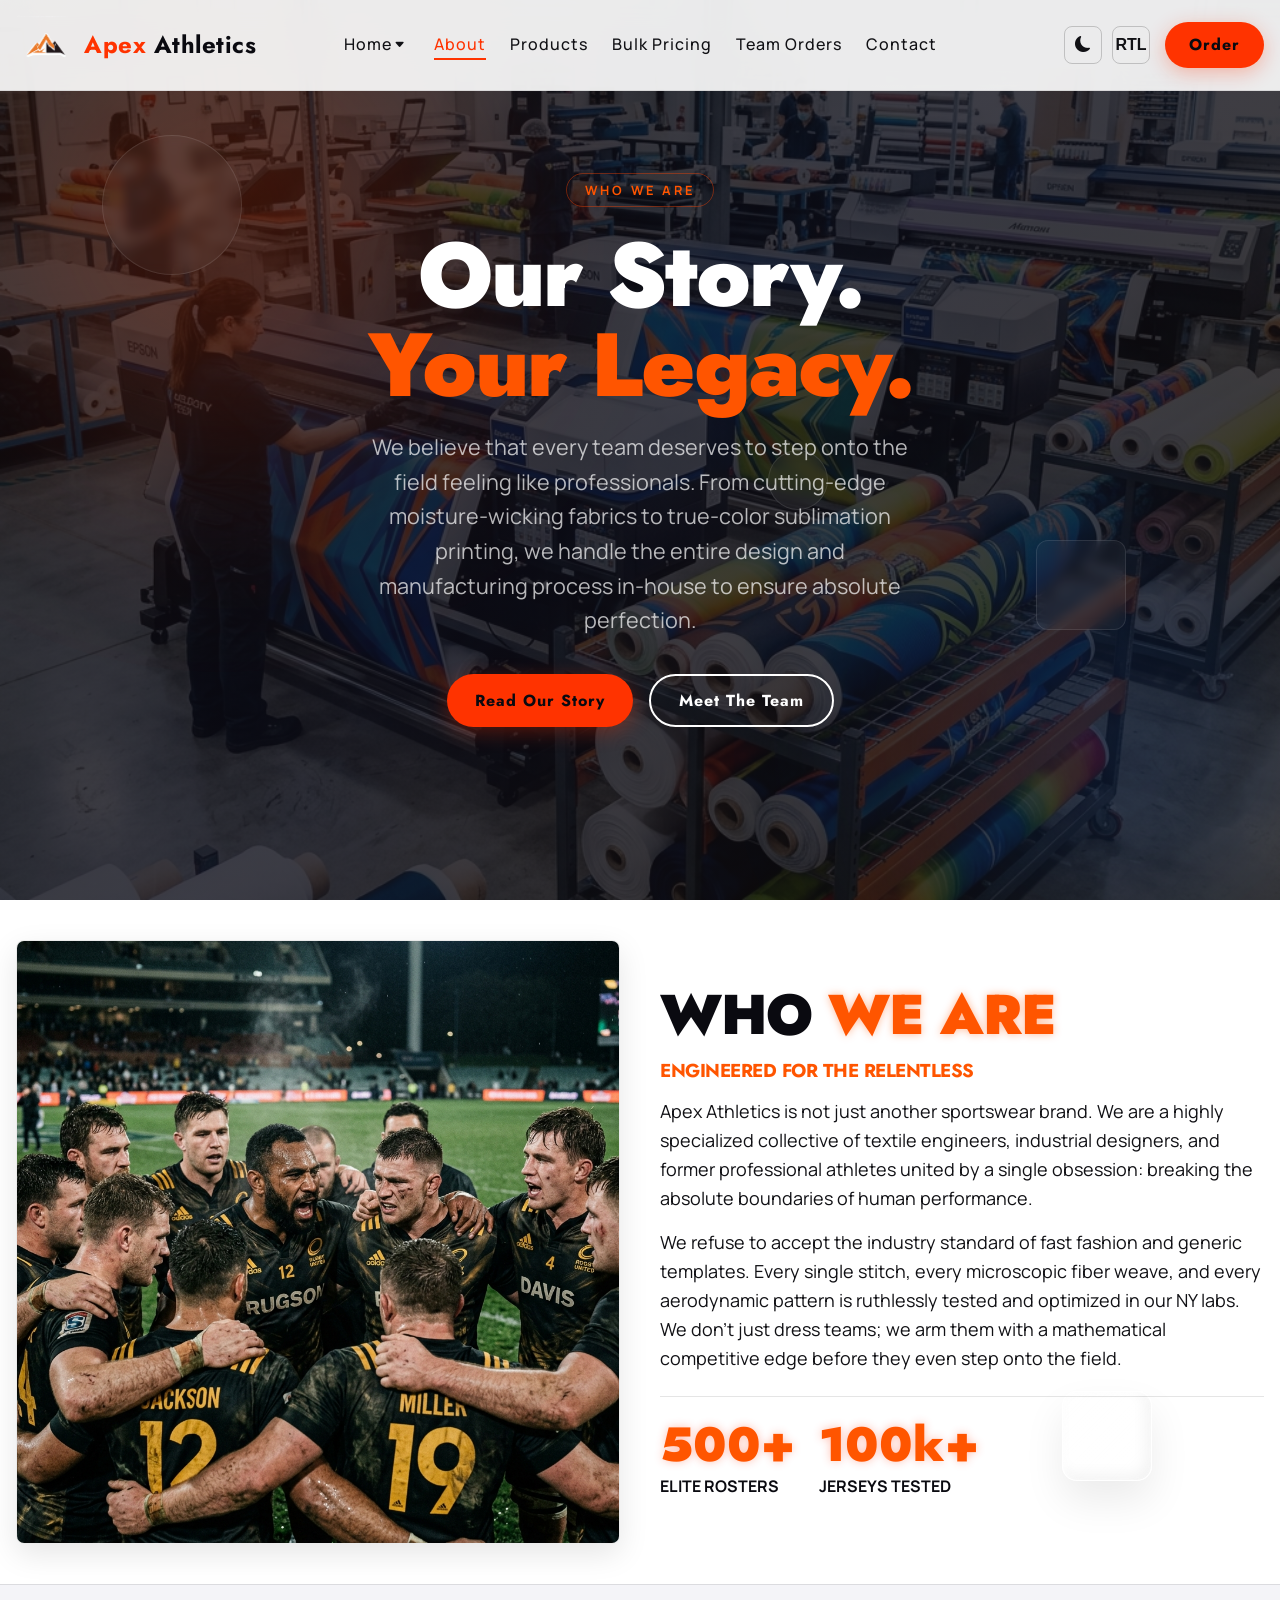
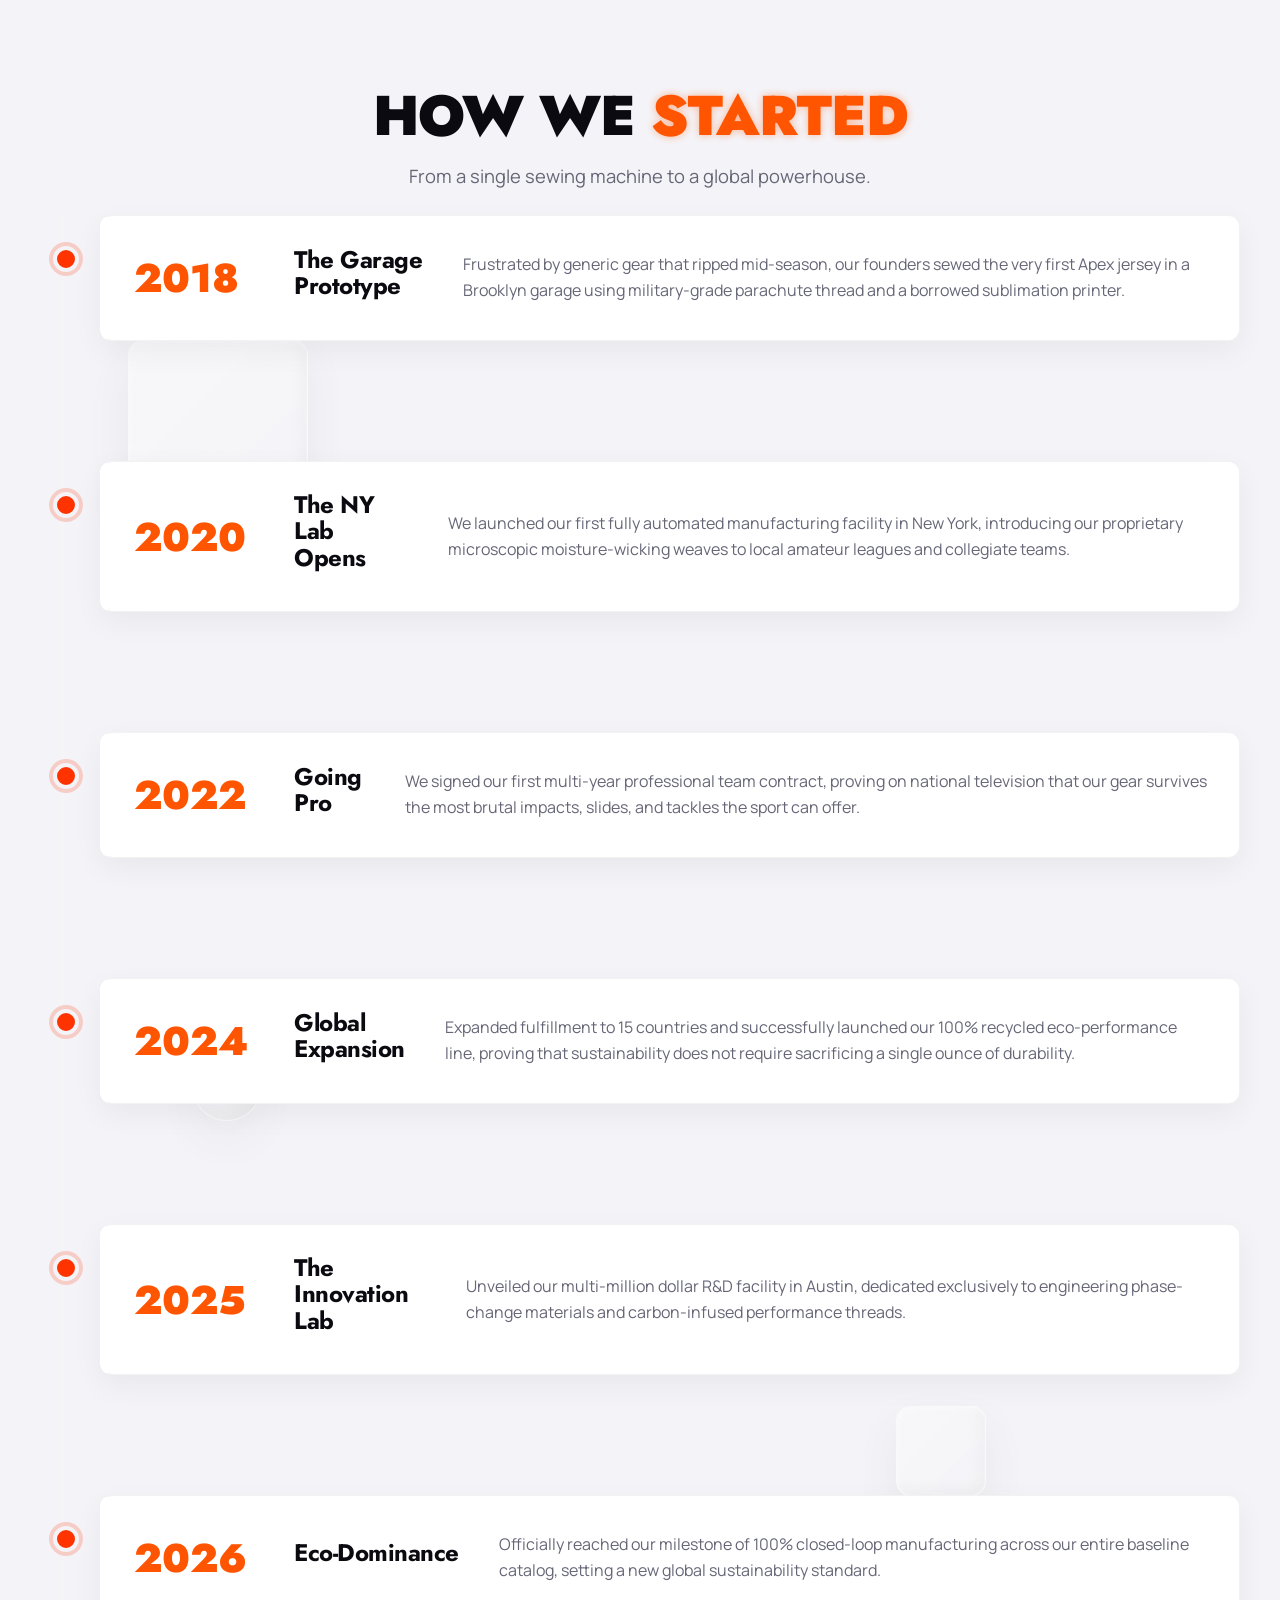
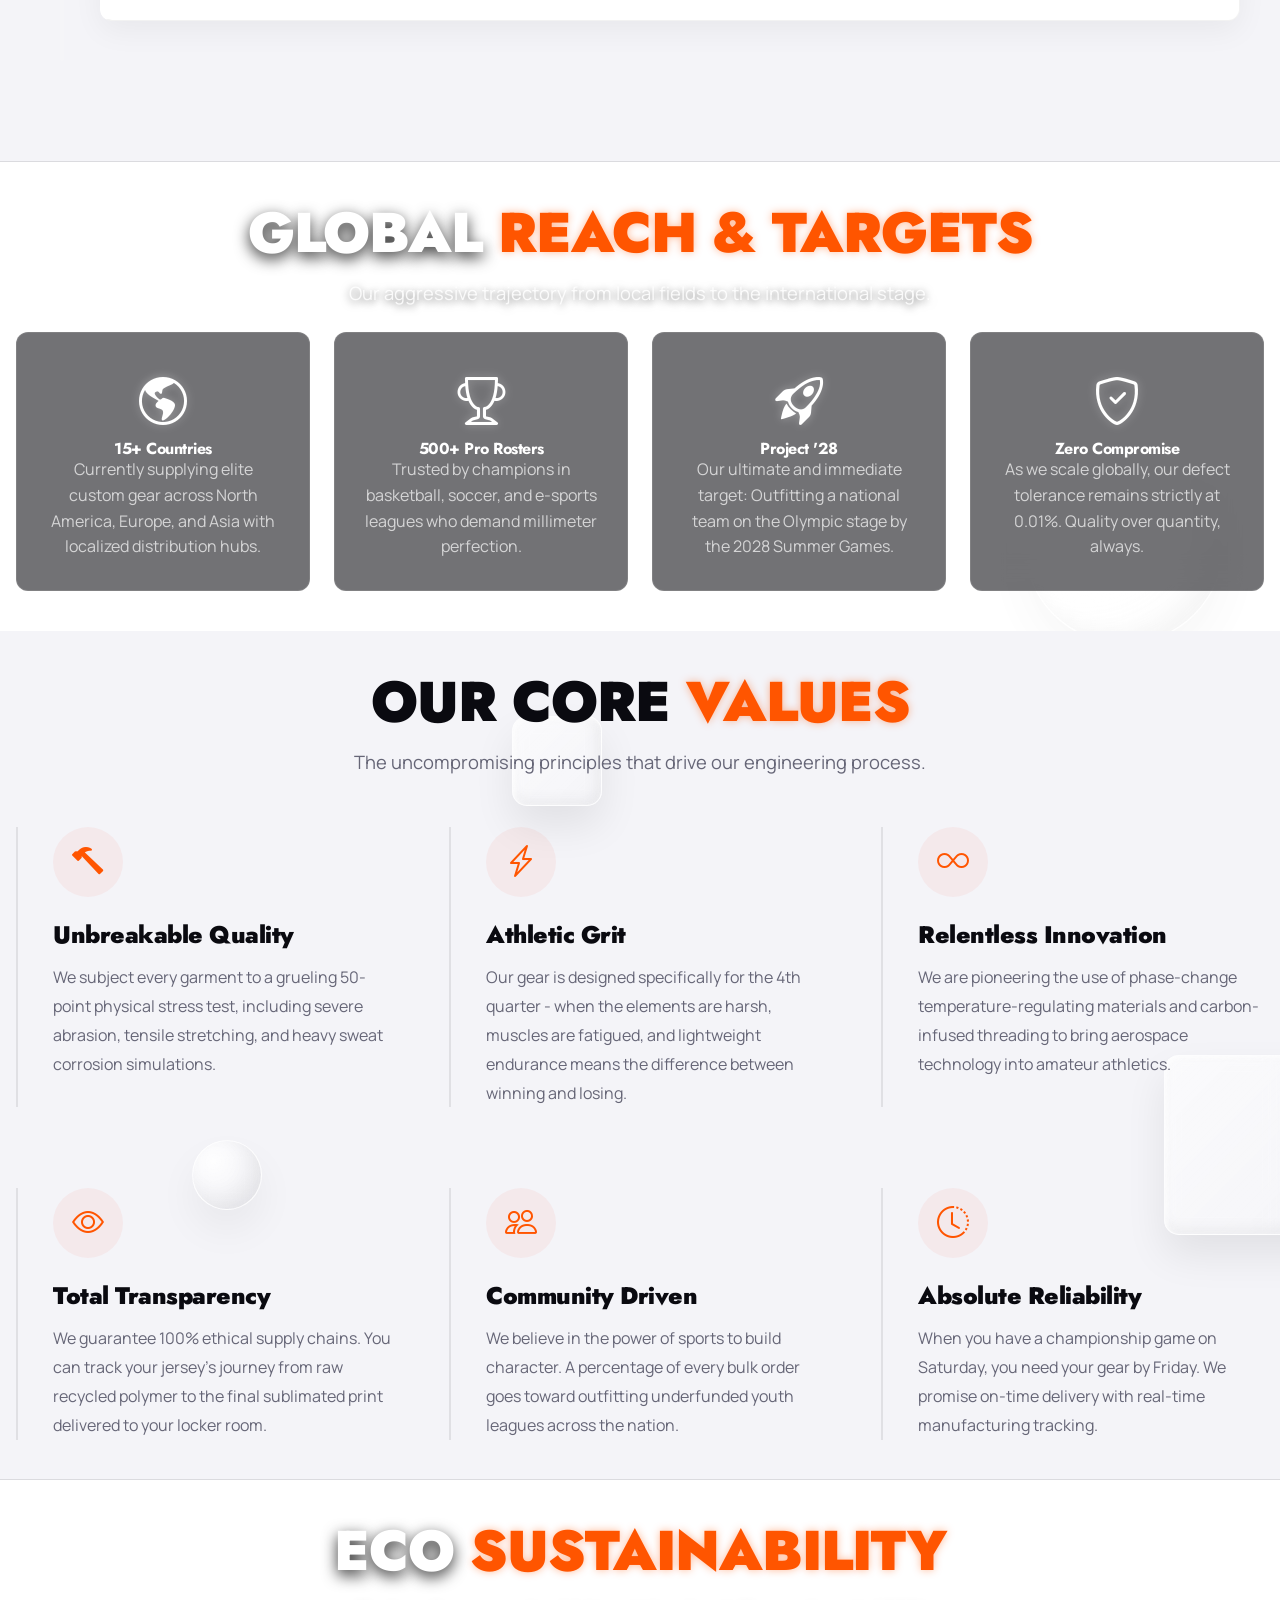
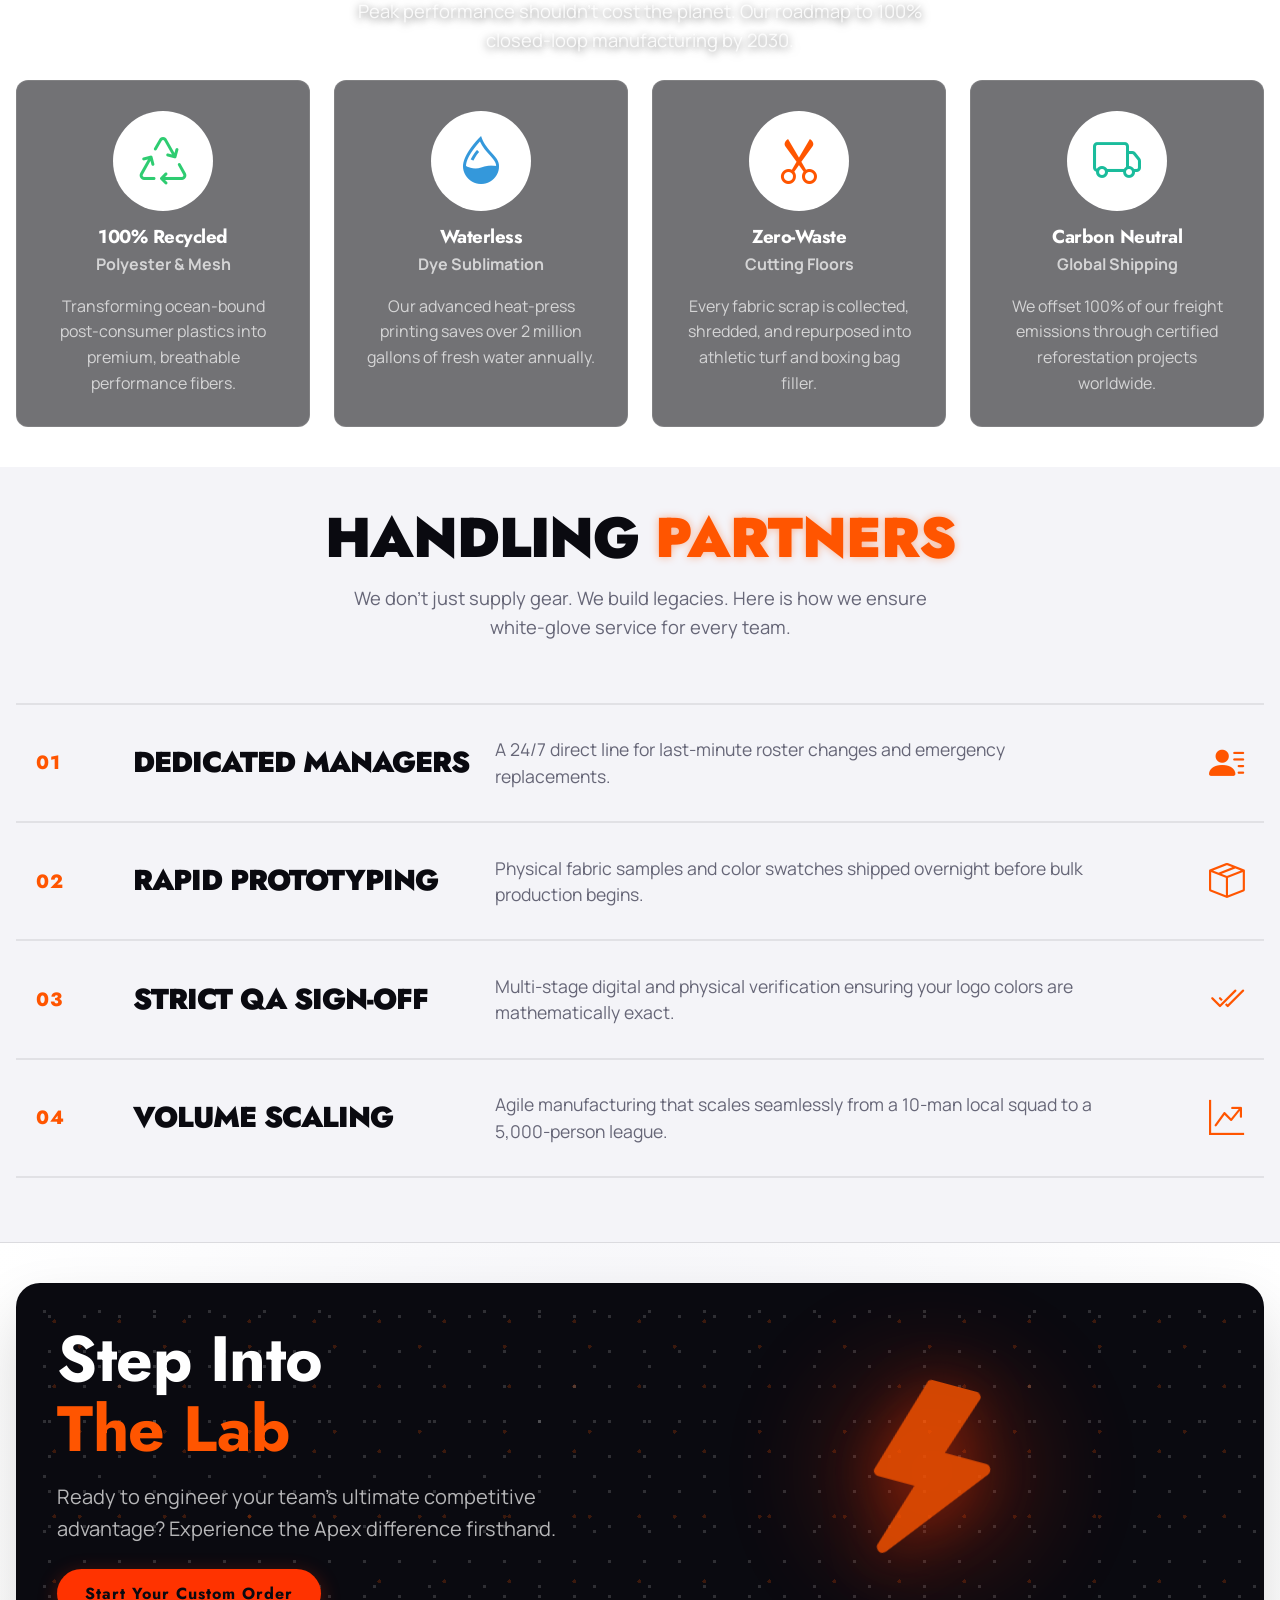
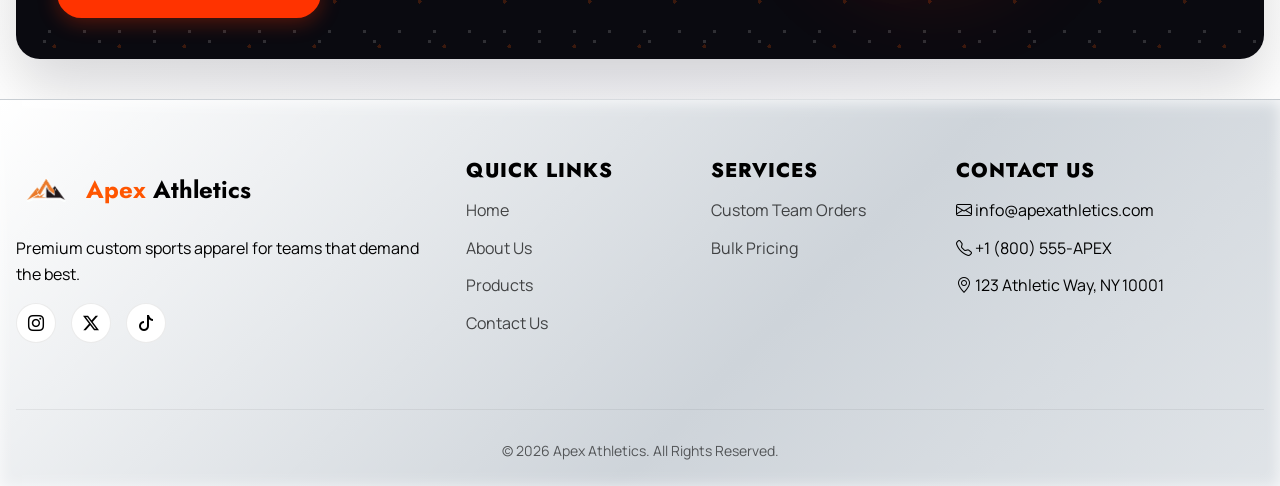
==== pages/about.html @ a18a821b "Initial commit" ====
<!DOCTYPE html>

<html lang="en">
<head>
<meta charset="utf-8"/>
<meta content="width=device-width, initial-scale=1.0" name="viewport"/>
<title>About Us | Apex Athletics</title>
<link href="../assets/images/sports_logo.png" rel="icon" type="image/jpeg"/>
<link href="../assets/css/about.css?v=2" rel="stylesheet"/>
  
  <link rel="stylesheet" href="../assets/css/scroll-animations.css">
</head>
<body>
<!-- HEADER -->
<header class="site-header">
<div class="container nav-container">
<div class="logo">
<a class="logo-link" href="index.html">
<img alt="Apex Athletics Logo" src="../assets/images/sports_logo.png"/>
</a>
<a class="brand-link" href="index.html">
<span class="logo-text"><span class="color-1">Apex</span> <span class="color-2">Athletics</span></span>
</a>
</div>
<input class="menu-toggle-checkbox" id="menu-toggle" type="checkbox"/>
<label class="menu-toggle-label" for="menu-toggle">
<i class="bi bi-list"></i>
</label>
<ul class="nav-links">
<li class="nav-item dropdown">
          <input type="checkbox" id="dd-toggle-home" class="dd-toggle-checkbox" style="display:none;">
          <div class="nav-dropdown-wrapper" style="display:flex; align-items:center;">
            <a href="index.html" class="nav-link" id="homeDropdown">Home</a>
            <label for="dd-toggle-home" class="dd-toggle-label" style="cursor:pointer; padding:5px; margin-left:-5px;"><i class="bi bi-caret-down-fill" style="font-size:0.7rem; margin-left: 2px;"></i></label>
          </div>
          <ul class="dropdown-menu">
            <li><a href="index.html">Home V1 (Classic)</a></li>
            <li><a href="home2.html">Home V2 (Premium)</a></li>
          </ul>
        </li>
<li><a class="active" href="about.html">About</a></li>
<li><a href="products.html">Products</a></li>
<li><a href="bulk.html">Bulk Pricing</a></li>
<li><a href="order.html">Team Orders</a></li>
<li><a href="contact.html">Contact</a></li>

        <li class="mobile-only-cta"><a href="contact.html#quote-form" class="btn btn-primary">Order</a></li>
      </ul>
      <div class="header-cta">
        <a href="contact.html#quote-form" class="btn btn-primary">Order</a>
      </div>
</div>
</header>
<!-- PAGE HEADER -->
<section class="about-hero" id="our-story">
  <div class="floating-bg-elements">
    <div class="geo geo-1"></div>
    <div class="geo geo-2"></div>
    <div class="geo geo-3"></div>
  </div>

  <div class="about-hero-content">
    <span class="about-hero-eyebrow">Who We Are</span>
    <h1 class="about-hero-title">Our Story.<br><span>Your Legacy.</span></h1>
    <p class="about-hero-subtitle">We believe that every team deserves to step onto the field feeling like professionals. From cutting-edge moisture-wicking fabrics to true-color sublimation printing, we handle the entire design and manufacturing process in-house to ensure absolute perfection.</p>
    <div class="about-hero-actions">
      <a class="btn btn-primary" href="#about-story">Read Our Story</a>
      <a class="btn btn-outline" href="#team">Meet The Team</a>
    </div>
  </div>
</section>
<!-- 1. WHO WE ARE -->
<section id="about-story" class="section about-story geo-container">
<div class="floating-bg-elements">
<div class="geom-sphere geo-1"></div>
<div class="geom-cube geo-2"></div>
</div>
<div class="container reveal-on-scroll">
<div class="story-grid">
<div class="story-image scroll-img-left" data-aos="fade-left" data-aos-delay="200" data-aos-duration="1000">
<img alt="Apex Team" class="img-responsive rounded shadow glass-panel" src="../assets/images/about_who.jpg"/>
</div>
<div class="story-text scroll-img-right" data-aos="fade-right" data-aos-duration="1000">
<h2 class="section-title">Who <span>We Are</span></h2>
<h3 class="subtitle fw-bold text-primary mb-3">ENGINEERED FOR THE RELENTLESS</h3>
<p>Apex Athletics is not just another sportswear brand. We are a highly specialized collective of textile engineers, industrial designers, and former professional athletes united by a single obsession: breaking the absolute boundaries of human performance.</p>
<p>We refuse to accept the industry standard of fast fashion and generic templates. Every single stitch, every microscopic fiber weave, and every aerodynamic pattern is ruthlessly tested and optimized in our NY labs. We don't just dress teams; we arm them with a mathematical competitive edge before they even step onto the field.</p>
<div class="stats-grid mt-4 pt-4 border-top">
<div class="stat">
<div class="stat-num glow-text">500+</div>
<div class="stat-label">Elite Rosters</div>
</div>
<div class="stat">
<div class="stat-num glow-text">100k+</div>
<div class="stat-label">Jerseys Tested</div>
</div>
</div>
</div>
</div>
</div>
</section>
<!-- 2. HOW DID WE START -->
<section class="section timeline-section bg-alt geo-container border-top border-bottom">
<div class="floating-bg-elements">
<div class="geom-cube geo-3 overlay-glass" style="left: 10%; top: 20%;"></div>
<div class="geom-sphere geo-4 overlay-glass" style="right: 15%; top: 60%;"></div>
<div class="geom-cube geo-2 overlay-glass" style="left: 70%; top: 80%;"></div>
</div>
<div class="container reveal-on-scroll z-index-1">
<div class="section-header center">
<h2 class="section-title" data-aos="fade-right">How We <span>Started</span></h2>
<p class="section-desc" data-aos="fade-left" data-aos-delay="100">From a single sewing machine to a global powerhouse.</p>
</div>
<div class="timeline-container">
<!-- Vertical Timeline Line -->
<div class="classic-timeline-line">
<div class="classic-timeline-progress"></div>
</div>
<div class="timeline-content">
<div class="timeline-item shadow-hover" data-aos="fade-up" data-aos-delay="0" data-aos-duration="800">
<div class="year">2018</div>
<h3>The Garage Prototype</h3>
<p>Frustrated by generic gear that ripped mid-season, our founders sewed the very first Apex jersey in a Brooklyn garage using military-grade parachute thread and a borrowed sublimation printer.</p>
</div>
<div class="timeline-item shadow-hover" data-aos="fade-up" data-aos-delay="150" data-aos-duration="800">
<div class="year">2020</div>
<h3>The NY Lab Opens</h3>
<p>We launched our first fully automated manufacturing facility in New York, introducing our proprietary microscopic moisture-wicking weaves to local amateur leagues and collegiate teams.</p>
</div>
<div class="timeline-item shadow-hover" data-aos="fade-up" data-aos-delay="300" data-aos-duration="800">
<div class="year">2022</div>
<h3>Going Pro</h3>
<p>We signed our first multi-year professional team contract, proving on national television that our gear survives the most brutal impacts, slides, and tackles the sport can offer.</p>
</div>
<div class="timeline-item shadow-hover" data-aos="fade-up" data-aos-delay="450" data-aos-duration="800">
<div class="year">2024</div>
<h3>Global Expansion</h3>
<p>Expanded fulfillment to 15 countries and successfully launched our 100% recycled eco-performance line, proving that sustainability does not require sacrificing a single ounce of durability.</p>
</div>
<div class="timeline-item shadow-hover" data-aos="fade-up" data-aos-delay="0" data-aos-duration="800">
<div class="year">2025</div>
<h3>The Innovation Lab</h3>
<p>Unveiled our multi-million dollar R&amp;D facility in Austin, dedicated exclusively to engineering phase-change materials and carbon‑infused performance threads.</p>
</div>
<div class="timeline-item shadow-hover" data-aos="fade-up" data-aos-delay="150" data-aos-duration="800">
<div class="year">2026</div>
<h3>Eco‑Dominance</h3>
<p>Officially reached our milestone of 100% closed‑loop manufacturing across our entire baseline catalog, setting a new global sustainability standard.</p>
</div>
</div>
</div></div></section>
<!-- 3. WHERE WE ARE & TARGETING -->
<section class="section tech-section geo-container bg-future parallax-bg">
<div class="floating-bg-elements">
<div class="geom-sphere geo-4 geo-large-right overlay-glass"></div>
</div>
<div class="container reveal-on-scroll z-index-1">
<div class="section-header center">
<h2 class="section-title text-shadow-heavy" data-aos="fade-right">Global <span>Reach &amp; Targets</span></h2>
<p class="section-desc text-shadow-medium" data-aos="fade-left" data-aos-delay="100">Our aggressive trajectory from local fields to the international stage.</p>
</div>
<div class="tech-grid">
<div class="tech-feature glass-card" data-aos="flip-left" data-aos-delay="0" data-aos-duration="800">
<i class="bi bi-globe-americas neon-icon"></i>
<h4>15+ Countries</h4>
<p>Currently supplying elite custom gear across North America, Europe, and Asia with localized distribution hubs.</p>
</div>
<div class="tech-feature glass-card" data-aos="flip-left" data-aos-delay="150" data-aos-duration="800">
<i class="bi bi-trophy neon-icon"></i>
<h4>500+ Pro Rosters</h4>
<p>Trusted by champions in basketball, soccer, and e-sports leagues who demand millimeter perfection.</p>
</div>
<div class="tech-feature glass-card" data-aos="flip-left" data-aos-delay="300" data-aos-duration="800">
<i class="bi bi-rocket-takeoff neon-icon"></i>
<h4>Project '28</h4>
<p>Our ultimate and immediate target: Outfitting a national team on the Olympic stage by the 2028 Summer Games.</p>
</div>
<div class="tech-feature glass-card" data-aos="flip-left" data-aos-delay="0" data-aos-duration="800">
<i class="bi bi-shield-check neon-icon"></i>
<h4>Zero Compromise</h4>
<p>As we scale globally, our defect tolerance remains strictly at 0.01%. Quality over quantity, always.</p>
</div>
</div>
</div>
</section>
<!-- 4. OUR CORE VALUES -->
<section class="section values-section bg-alt geo-container border-bottom">
<div class="floating-bg-elements">
<div class="geom-cube geo-3"></div>
<div class="geom-sphere geo-4"></div>
<div class="geom-cube geo-2 geo-top-mid"></div>
</div>
<div class="container reveal-on-scroll z-index-1">
<div class="section-header center">
<h2 class="section-title" data-aos="fade-right">Our Core <span>Values</span></h2>
<p class="section-desc" data-aos="fade-left" data-aos-delay="100">The uncompromising principles that drive our engineering process.</p>
</div>
<div class="values-minimal-grid">
<div class="value-minimal" data-aos="fade-up" data-aos-delay="0" data-aos-duration="800">
<div class="val-icon-wrap"><i class="bi bi-hammer bounce-hover"></i></div>
<h3>Unbreakable Quality</h3>
<p>We subject every garment to a grueling 50-point physical stress test, including severe abrasion, tensile stretching, and heavy sweat corrosion simulations.</p>
</div>
<div class="value-minimal" data-aos="fade-up" data-aos-delay="150" data-aos-duration="800">
<div class="val-icon-wrap"><i class="bi bi-lightning-charge bounce-hover"></i></div>
<h3>Athletic Grit</h3>
<p>Our gear is designed specifically for the 4th quarter - when the elements are harsh, muscles are fatigued, and lightweight endurance means the difference between winning and losing.</p>
</div>
<div class="value-minimal" data-aos="fade-up" data-aos-delay="300" data-aos-duration="800">
<div class="val-icon-wrap"><i class="bi bi-infinity bounce-hover"></i></div>
<h3>Relentless Innovation</h3>
<p>We are pioneering the use of phase-change temperature-regulating materials and carbon-infused threading to bring aerospace technology into amateur athletics.</p>
</div>
<div class="value-minimal" data-aos="fade-up" data-aos-delay="450" data-aos-duration="800">
<div class="val-icon-wrap"><i class="bi bi-eye bounce-hover"></i></div>
<h3>Total Transparency</h3>
<p>We guarantee 100% ethical supply chains. You can track your jersey's journey from raw recycled polymer to the final sublimated print delivered to your locker room.</p>
</div>
<div class="value-minimal" data-aos="fade-up" data-aos-delay="0" data-aos-duration="800">
<div class="val-icon-wrap"><i class="bi bi-people bounce-hover"></i></div>
<h3>Community Driven</h3>
<p>We believe in the power of sports to build character. A percentage of every bulk order goes toward outfitting underfunded youth leagues across the nation.</p>
</div>
<div class="value-minimal" data-aos="fade-up" data-aos-delay="150" data-aos-duration="800">
<div class="val-icon-wrap"><i class="bi bi-clock-history bounce-hover"></i></div>
<h3>Absolute Reliability</h3>
<p>When you have a championship game on Saturday, you need your gear by Friday. We promise on-time delivery with real-time manufacturing tracking.</p>
</div>
</div></div>

</section>
<!-- 5. SUSTAINABILITY -->
<section id="team" class="section team-section geo-container bg-eco parallax-bg">
<div class="container reveal-on-scroll z-index-1">
<div class="section-header center">
<h2 class="section-title text-shadow-heavy" data-aos="fade-right">Eco <span>Sustainability</span></h2>
<p class="section-desc text-shadow-medium" data-aos="fade-left" data-aos-delay="100">Peak performance shouldn't cost the planet. Our roadmap to 100% closed-loop manufacturing by 2030.</p>
</div>
<div class="team-grid">
<div class="team-card glass-card hover-flip">
<div class="team-avatar icon-green"><i class="bi bi-recycle"></i></div>
<h3 class="text-white">100% Recycled</h3>
<p class="role text-primary">Polyester &amp; Mesh</p>
<p class="text-light">Transforming ocean-bound post-consumer plastics into premium, breathable performance fibers.</p>
</div>
<div class="team-card glass-card hover-flip">
<div class="team-avatar icon-blue"><i class="bi bi-droplet-half"></i></div>
<h3 class="text-white">Waterless</h3>
<p class="role text-primary">Dye Sublimation</p>
<p class="text-light">Our advanced heat-press printing saves over 2 million gallons of fresh water annually.</p>
</div>
<div class="team-card glass-card hover-flip">
<div class="team-avatar icon-orange"><i class="bi bi-scissors"></i></div>
<h3 class="text-white">Zero-Waste</h3>
<p class="role text-primary">Cutting Floors</p>
<p class="text-light">Every fabric scrap is collected, shredded, and repurposed into athletic turf and boxing bag filler.</p>
</div>
<div class="team-card glass-card hover-flip">
<div class="team-avatar icon-teal"><i class="bi bi-truck"></i></div>
<h3 class="text-white">Carbon Neutral</h3>
<p class="role text-primary">Global Shipping</p>
<p class="text-light">We offset 100% of our freight emissions through certified reforestation projects worldwide.</p>
</div>
</div>
</div>
</section>
<!-- 6. HOW WE HANDLE PARTNERS -->
<section class="section partners-section bg-alt geo-container border-bottom">
<div class="container reveal-on-scroll">
<div class="section-header center">
<h2 class="section-title" data-aos="fade-right">Handling <span>Partners</span></h2>
<p class="section-desc" data-aos="fade-left" data-aos-delay="100">We don't just supply gear. We build legacies. Here is how we ensure white-glove service for every team.</p>
</div>
<div class="handling-index-list mb-lg">
<div class="handling-index-item" data-aos="fade-up-right" data-aos-delay="0" data-aos-duration="800">
<div class="hi-num">01</div>
<h4 class="hi-title">Dedicated Managers</h4>
<p class="hi-desc">A 24/7 direct line for last-minute roster changes and emergency replacements.</p>
<div class="hi-icon"><i class="bi bi-person-lines-fill"></i></div>
</div>
<div class="handling-index-item" data-aos="fade-up-right" data-aos-delay="150" data-aos-duration="800">
<div class="hi-num">02</div>
<h4 class="hi-title">Rapid Prototyping</h4>
<p class="hi-desc">Physical fabric samples and color swatches shipped overnight before bulk production begins.</p>
<div class="hi-icon"><i class="bi bi-box-seam"></i></div>
</div>
<div class="handling-index-item" data-aos="fade-up-right" data-aos-delay="300" data-aos-duration="800">
<div class="hi-num">03</div>
<h4 class="hi-title">Strict QA Sign-Off</h4>
<p class="hi-desc">Multi-stage digital and physical verification ensuring your logo colors are mathematically exact.</p>
<div class="hi-icon"><i class="bi bi-check2-all"></i></div>
</div>
<div class="handling-index-item" data-aos="fade-up-right" data-aos-delay="450" data-aos-duration="800">
<div class="hi-num">04</div>
<h4 class="hi-title">Volume Scaling</h4>
<p class="hi-desc">Agile manufacturing that scales seamlessly from a 10-man local squad to a 5,000-person league.</p>
<div class="hi-icon"><i class="bi bi-graph-up-arrow"></i></div>
</div>
</div>
</div>
</section>
<!-- 7. THE INNOVATION LAB (Final CTA) -->
<!-- ===================================================
       STEP INTO THE LAB CTA
  =================================================== -->
<section class="section final-cta">
  <div class="container">
    <div class="cta-wrapper glass-panel">
      <div class="cta-content">
        <h2 class="cta-title scroll-text">Step Into <br><span>The Lab</span></h2>
        <p class="cta-desc scroll-text">Ready to engineer your team's ultimate competitive advantage? Experience the Apex difference firsthand.</p>
        <div class="cta-actions">
          <a class="btn btn-primary btn-large" href="order.html">Start Your Custom Order</a>
        </div>
      </div>
      <div class="cta-visual">
        <div class="cta-glow"></div>
        <i class="bi bi-lightning-fill cta-icon"></i>
      </div>
    </div>
  </div>
</section>
<footer class="site-footer">
    <div class="container">
      <div class="footer-grid">
        <div class="footer-col">
          <a href="index.html" class="footer-logo" style="display: inline-flex; align-items: center; gap: 10px;">
            <img src="../assets/images/sports_logo.png" alt="Apex Athletics Logo">
            <span class="logo-text" style="font-size: 1.5rem;"><span class="color-1">Apex</span> <span class="color-2">Athletics</span></span>
          </a>
          <p>Premium custom sports apparel for teams that demand the best.</p>
          <div class="social-links">
            <a href="#"><i class="bi bi-instagram"></i></a>
            <a href="#"><i class="bi bi-twitter-x"></i></a>
            <a href="#"><i class="bi bi-tiktok"></i></a>
          </div>
        </div>
        <div class="footer-col">
          <h4>Quick Links</h4>
          <ul>
            <li><a href="index.html">Home</a></li>
            <li><a href="about.html">About Us</a></li>
            <li><a href="products.html">Products</a></li>
            <li><a href="contact.html">Contact Us</a></li>
          </ul>
        </div>
        <div class="footer-col">
          <h4>Services</h4>
          <ul>
            <li><a href="order.html">Custom Team Orders</a></li>
            <li><a href="bulk.html">Bulk Pricing</a></li>
          </ul>
        </div>
        <div class="footer-col">
          <h4>Contact Us</h4>
          <ul>
            <li><i class="bi bi-envelope"></i> info@apexathletics.com</li>
            <li><i class="bi bi-telephone"></i> +1 (800) 555-APEX</li>
            <li><i class="bi bi-geo-alt"></i> 123 Athletic Way, NY 10001</li>
          </ul>
        </div>
      </div>
      <div class="footer-bottom">
        <p>&copy; 2026 Apex Athletics. All Rights Reserved.</p>
      </div>
    </div>
  </footer>
<!-- Scroll Animation Script for Timeline -->

<!-- Dropdown Click Script -->

<script src="../assets/js/theme.js"></script>

  <!-- AOS Animation Library -->
  
  

</body>
</html>
---- assets/css/about.css ----
@import url("global.css");

/* =========================================
   ABOUT CSS
   ========================================= */


.page-header::before {
  content: '';
  position: absolute;
  top: 0; left: 0; width: 100%; height: 100%;
  background: rgba(255, 255, 255, 0.35); /* High-opacity white tint */
  z-index: 1;
}
.page-header .container {
  position: relative;
  z-index: 2;
  animation: blurIn 1s cubic-bezier(0.25, 1, 0.5, 1) forwards;
}
.page-header h1 {
  color: var(--color-secondary);
  font-size: 80px;
  margin-bottom: var(--spacing-sm);
  line-height: 1.1;
  font-weight: 800;
  letter-spacing: -2px;
}
.page-header h1 span {
  color: #FF5500;
}
.page-header p {
  font-size: 24px;
  color: #ffffff;
  text-shadow: 0 2px 8px rgba(0,0,0,0.6); /* Added shadow for readability */
  font-weight: 500;
  max-width: 800px;
  margin: 0 auto 30px auto;
}

.section {
  padding: var(--spacing-xl) 0;
}

.bg-alt {
  background-color: var(--color-tertiary);
}



.section-header.center {
  text-align: center;
  margin-bottom: var(--spacing-lg);
}

.text-white {
  color: #ffffff !important;
}

.mb-lg {
  margin-bottom: var(--spacing-lg);
}

/* Story Section */
.story-grid {
  display: grid;
  grid-template-columns: 1fr 1fr;
  gap: var(--spacing-xl);
  align-items: center;
}

.story-image img {
  border-radius: 8px;
  box-shadow: 0 10px 30px rgba(0,0,0,0.1);
  width: 100%;
}

.story-text p {
  margin-bottom: var(--spacing-md);
  color: var(--color-text-light);
  font-size: 18px;
}

.stats-grid {
  display: flex;
  gap: var(--spacing-lg);
  margin-top: var(--spacing-lg);
  padding-top: var(--spacing-lg);
  border-top: 1px solid var(--color-border);
}

.stat-num {
  font-family: var(--font-heading);
  font-size: 48px;
  font-weight: 900;
  color: #FF5500;
  line-height: 1;
}

.stat-label {
  color: var(--color-secondary);
  font-weight: 700;
  text-transform: uppercase;
  margin-top: 5px;
}

/* Values Section */
.values-grid {
  display: grid;
  grid-template-columns: repeat(auto-fit, minmax(min(100%, 300px), 1fr));
  gap: var(--spacing-lg);
}

.value-card {
  background: white;
  padding: var(--spacing-lg);
  border-radius: 8px;
  text-align: center;
  box-shadow: 0 4px 15px rgba(0,0,0,0.05);
  transition: transform 0.3s ease;
}

.value-card:hover {
  transform: translateY(-5px);
}

.value-card i {
  font-size: 48px;
  color: #FF5500;
  margin-bottom: var(--spacing-md);
  display: block;
}

.value-card h3 {
  font-size: 24px;
}

.value-card p {
  color: var(--color-text-light);
}

/* Team Section */
.team-grid {
  display: grid;
  grid-template-columns: repeat(auto-fit, minmax(min(100%, 250px), 1fr));
  gap: var(--spacing-lg);
}

.team-card {
  background: var(--color-tertiary);
  padding: var(--spacing-lg);
  border-radius: 8px;
  text-align: center;
}

.team-avatar {
  width: 100px;
  height: 100px;
  background: white;
  border-radius: 50%;
  display: flex;
  align-items: center;
  justify-content: center;
  margin: 0 auto var(--spacing-md);
  font-size: 48px;
  color: var(--color-secondary);
}

.team-card h3 {
  margin-bottom: 5px;
}

.role {
  color: #FF5500;
  font-weight: bold;
  margin-bottom: var(--spacing-md);
}

/* Timeline Section */
.timeline {
  display: flex;
  flex-direction: column;
  gap: var(--spacing-lg);
  max-width: 800px;
  margin: 0 auto;
}

.timeline-item {
  display: flex;
  gap: var(--spacing-lg);
  background: rgba(150, 150, 150, 0.12); /* Slight grey glass */
  backdrop-filter: blur(12px);
  -webkit-backdrop-filter: blur(12px);
  border: 1px solid rgba(0, 0, 0, 0.05);
  padding: var(--spacing-lg);
  border-radius: 8px;
  box-shadow: 0 8px 32px rgba(0, 0, 0, 0.05);
  transition: all 0.3s ease;
}

.year {
  font-family: var(--font-heading);
  font-size: 32px;
  color: #FF5500;
  font-weight: 900;
  min-width: 100px;
}

/* Tech Section */
.tech-grid {
  display: grid;
  grid-template-columns: repeat(auto-fit, minmax(min(100%, 250px), 1fr));
  gap: var(--spacing-lg);
  text-align: center;
}

.tech-feature i {
  font-size: 48px;
  color: var(--color-secondary);
  margin-bottom: var(--spacing-md);
}

/* Partners Section */




/* Careers CTA */
.careers-cta {
  background: var(--color-primary);
  text-align: center;
}

.careers-cta 

/* Active Link styling for Nav */
.nav-links a.active {
  color: #FF5500;
}

/* Responsive */
@media (max-width: 768px) {
  .story-grid {
    grid-template-columns: 1fr;
  }
  
  .page-header h1 {
    font-size: 36px;
  }

  .timeline-item {
    flex-direction: column;
    gap: var(--spacing-sm);
  }
}
/* ANIMATIONS ADDED TO REAL WEBSITE (ABOUT PAGE) */
.value-card {
  transition: all 0.4s cubic-bezier(0.175, 0.885, 0.32, 1.275);
}
.value-card:hover {
  transform: translateY(-10px) scale(1.03);
  box-shadow: 0 15px 30px rgba(0,0,0,0.1);
}
.value-card i {
  transition: transform 0.5s ease;
}
.value-card:hover i {
  transform: rotate(360deg) scale(1.2);
}

.team-card {
  transition: all 0.4s ease;
}
.team-card:hover {
  transform: translateY(-8px);
  background: white;
  box-shadow: 0 15px 30px rgba(0,0,0,0.08);
}
.team-avatar {
  transition: all 0.4s ease;
}
.team-card:hover .team-avatar {
  background: var(--color-primary);
  color: white;
  transform: scale(1.1);
}

.timeline-item {
  transition: all 0.3s ease;
  border-left: 4px solid transparent;
}
.timeline-item:hover {
  transform: translateX(10px) !important;
  border-left-color: #FF5500 !important;
  box-shadow: 0 10px 20px rgba(0,0,0,0.05) !important;
}

/* Timeline scroll animation */


/* Fallback spacing between items */
.timeline-item {
  margin-bottom: 40px;
}

.tech-feature i {
  transition: transform 0.4s cubic-bezier(0.175, 0.885, 0.32, 1.275);
}
.tech-feature:hover i {
  transform: translateY(-15px) scale(1.2);
  color: #FF5500;
}


.partner-card:hover {
  background: var(--color-primary);
  color: white;
  transform: scale(1.05);
  box-shadow: 0 10px 20px rgba(255, 51, 0, 0.2);
}


/* MIGRATED INLINE STYLES FOR ABOUT */
.refactored-inline-1 { font-size: 24px; max-width: 800px; margin: 0 auto 20px; font-weight: 500; }
.refactored-inline-2 { font-size: 18px; max-width: 700px; margin: 0 auto 40px; color: rgba(255,255,255,0.85); line-height: 1.6; }
.refactored-inline-3 { display: flex; gap: 20px; justify-content: center; }
.refactored-inline-4 { padding: 15px 30px; font-size: 16px; }
.refactored-inline-5 { padding: 15px 30px; font-size: 16px; border: 2px solid white; color: white; background: transparent; transition: all 0.3s; }
.refactored-inline-6 { transition: transform 0.5s; cursor: pointer; }
.refactored-inline-7 { color:white; }
.refactored-inline-8 { margin: 20px auto 40px; color:white; }
.team-card:hover .team-avatar i { color: white !important; }

/* Premium Floating 3D Geometry */
.floating-bg-elements {
  position: absolute;
  top: 0; left: 0; right: 0; bottom: 0;
  overflow: hidden;
  pointer-events: none;
  z-index: 0;
}

/* Glass Sphere */
.geom-sphere {
  position: absolute;
  border-radius: 50%;
  background: radial-gradient(circle at 30% 30%, rgba(255,255,255,0.9), rgba(255,255,255,0.2) 50%, rgba(0,0,0,0.03) 100%);
  box-shadow: inset -10px -10px 20px rgba(0,0,0,0.05), 0 20px 40px rgba(0,0,0,0.05);
  backdrop-filter: blur(8px);
  -webkit-backdrop-filter: blur(8px);
  border: 1px solid rgba(255,255,255,0.7);
  animation: float-geom 12s infinite ease-in-out alternate;
}

/* Tumbling Glass Cube/Panel */
.geom-cube {
  position: absolute;
  background: linear-gradient(135deg, rgba(255,255,255,0.6) 0%, rgba(255,255,255,0.1) 100%);
  box-shadow: inset 2px 2px 5px rgba(255,255,255,0.8), inset -5px -5px 15px rgba(0,0,0,0.05), 0 20px 40px rgba(0,0,0,0.08);
  backdrop-filter: blur(8px);
  -webkit-backdrop-filter: blur(8px);
  border: 1px solid rgba(255,255,255,0.7);
  border-radius: 15px;
  animation: float-tumble 20s infinite linear;
}

/* Specific Instances */
.geo-1 { width: 140px; height: 140px; top: 10%; left: 5%; animation-duration: 14s; } /* Sphere */
.geo-2 { width: 90px; height: 90px; bottom: 15%; right: 10%; animation-duration: 22s; animation-direction: reverse; } /* Cube */
.geo-3 { width: 180px; height: 180px; top: 50%; right: -5%; animation-duration: 28s; } /* Cube */
.geo-4 { width: 70px; height: 70px; top: 60%; left: 15%; animation-duration: 16s; } /* Sphere */

@keyframes float-geom {
  0% { transform: translateY(0) scale(1); }
  100% { transform: translateY(-60px) scale(1.05); }
}

@keyframes float-tumble {
  0% { transform: perspective(1000px) translateY(0) rotateX(0deg) rotateY(0deg) rotateZ(0deg); }
  50% { transform: perspective(1000px) translateY(-80px) rotateX(180deg) rotateY(180deg) rotateZ(90deg); }
  100% { transform: perspective(1000px) translateY(0) rotateX(360deg) rotateY(360deg) rotateZ(180deg); }
}


/* Eco Section Lists */
.eco-list {
  list-style: none;
  padding: 0;
  margin-top: 20px;
}
.eco-list li {
  margin-bottom: 10px;
  font-weight: bold;
}
.eco-list i {
  color: #FF5500;
  margin-right: 10px;
}


/* Utility classes replacing inline styles for strict compliance */
.geo-container { position: relative; }
.z-index-1 { position: relative; z-index: 1; }
.geo-large-right { left: 80%; top: 60%; width: 200px; height: 200px; }
.geo-mid-left { left: 40%; top: 20%; width: 100px; height: 100px; animation-duration: 25s; animation-direction: reverse; }
.geo-top-mid { left: 40%; top: 10%; }
.overflow-hidden { overflow: hidden; }


/* Parallax Backgrounds */
.bg-future {
  background: linear-gradient(rgba(10,10,12,0.85), rgba(10,10,12,0.85)), url('../images/about_future.jpg') center/cover fixed;
  color: #ffffff !important;
}
.bg-eco {
  background: linear-gradient(rgba(10,10,12,0.85), rgba(10,10,12,0.85)), url('../images/about_eco.jpg') center/cover fixed;
  color: #ffffff !important;
}
.bg-future .tech-feature h4, .bg-eco .team-card h3 {
  color: #ffffff !important;
}
.bg-future .tech-feature p, .bg-eco .team-card p {
  color: rgba(255,255,255,0.7);
}
.bg-eco .team-card {
  background: rgba(255, 255, 255, 0.05);
  border: 1px solid rgba(255,255,255,0.1);
  backdrop-filter: blur(10px);
}
.bg-eco .team-card:hover {
  background: rgba(255, 255, 255, 0.1);
  box-shadow: 0 15px 30px rgba(0,0,0,0.3);
}


/* Elevated Beautification Utilities */
.fw-bold { font-weight: 700; }
.text-primary { color: #FF5500; }
.mb-3 { margin-bottom: 1rem; }
.mt-4 { margin-top: 1.5rem; }
.pt-4 { padding-top: 1.5rem; }
.border-top { border-top: 1px solid rgba(0,0,0,0.1); }
.border-bottom { border-bottom: 1px solid rgba(0,0,0,0.1); }
.glow-text { text-shadow: 0 0 10px rgba(255, 51, 0, 0.3); }
.shadow-hover { transition: box-shadow 0.3s ease; }
.shadow-hover:hover { box-shadow: 0 10px 25px rgba(0,0,0,0.08); }
.overlay-glass { opacity: 0.6; mix-blend-mode: overlay; }
.text-shadow-heavy { text-shadow: 0 5px 15px rgba(0,0,0,0.8); }
.text-shadow-medium { text-shadow: 0 2px 8px rgba(0,0,0,0.6); }
.neon-icon { color: #FF5500; text-shadow: 0 0 15px rgba(255, 51, 0, 0.4); }
.premium-hover { transition: transform 0.4s ease, box-shadow 0.4s ease; }
.premium-hover:hover { transform: translateY(-10px); box-shadow: 0 15px 40px rgba(255, 51, 0, 0.1); }
.bounce-hover { transition: transform 0.5s cubic-bezier(0.175, 0.885, 0.32, 1.275); display: inline-block; }
.premium-hover:hover .bounce-hover { transform: translateY(-10px) scale(1.1); }
.text-light { color: rgba(255,255,255,0.8); }
.hover-flip { transition: transform 0.6s cubic-bezier(0.4, 0, 0.2, 1); }
.hover-flip:hover { transform: perspective(1000px) rotateY(10deg) translateY(-5px); }
.icon-green i { color: #2ecc71; }
.icon-blue i { color: #3498db; }
.icon-orange i { color: #FF5500; }
.icon-teal i { color: #1abc9c; }
.team-card.hover-flip:hover .team-avatar i { color: white !important; }
.card-elevated { padding: 30px 20px; transition: all 0.3s; background: white; border-radius: 12px; }
.card-elevated:hover { transform: translateY(-5px); box-shadow: 0 10px 20px rgba(0,0,0,0.05); border-bottom: 3px solid var(--color-primary); }
.fs-1 { font-size: 2.5rem; }
.d-block { display: block; }
.text-small { font-size: 0.9rem; color: var(--color-text-light); }
.btn-lg { padding: 18px 40px; font-size: 1.1rem; border-radius: 50px; }
.pulse-hover:hover { animation: pulse-shadow 1.5s infinite; }
@keyframes pulse-shadow { 0% { box-shadow: 0 0 0 0 rgba(255,51,0,0.4); } 70% { box-shadow: 0 0 0 15px rgba(255,51,0,0); } 100% { box-shadow: 0 0 0 0 rgba(255,51,0,0); } }

/* Fixes for dark backgrounds */
.bg-future.parallax-bg, .bg-eco.parallax-bg, .bg-dark-premium.parallax-bg {
  background-attachment: fixed;
  background-position: center;
  background-size: cover;
}
.bg-dark-premium {
  background: linear-gradient(135deg, #0f0f13 0%, #1a1a24 100%);
  position: relative;
}
.glass-card {
  background: rgba(20, 20, 25, 0.6) !important;
  border: 1px solid rgba(255, 255, 255, 0.1) !important;
  backdrop-filter: blur(15px);
  -webkit-backdrop-filter: blur(15px);
  padding: 30px;
  border-radius: 12px;
  transition: all 0.4s ease;
}
.glass-card:hover {
  background: rgba(255, 255, 255, 0.1) !important;
  border-color: rgba(255, 255, 255, 0.2) !important;
}

/* Twinkling Stars Background for CTA */
.twinkling-stars {
  position: absolute;
  top: 0; left: 0; right: 0; bottom: 0;
  background: radial-gradient(circle at center, transparent 0%, #0f0f13 100%),
              url('data:image/svg+xml;utf8,<svg viewBox="0 0 200 200" xmlns="http://www.w3.org/2000/svg"><circle cx="10" cy="10" r="1" fill="rgba(255,255,255,0.8)"/><circle cx="80" cy="40" r="0.5" fill="rgba(255,51,0,0.8)"/><circle cx="150" cy="80" r="1.5" fill="rgba(255,255,255,0.5)"/><circle cx="40" cy="150" r="1" fill="rgba(255,255,255,0.3)"/></svg>');
  background-size: 100px 100px;
  animation: drift-stars 40s linear infinite;
  opacity: 0.6;
}
@keyframes drift-stars { from { background-position: 0 0; } to { background-position: 1000px 1000px; } }


/* Fix for dark icons over parallax - Make them white statically, orange on hover */
.bg-future .tech-feature i, 
.bg-future .tech-feature i.neon-icon {
  color: white !important;
  text-shadow: 0 0 10px rgba(255,255,255,0.3) !important;
  transition: all 0.4s ease;
}

.bg-future .tech-feature:hover i,
.bg-future .tech-feature:hover i.neon-icon {
  color: #FF5500 !important;
  text-shadow: 0 0 20px rgba(255, 51, 0, 0.8) !important;
}


/* Classic Scrolling Timeline */
.timeline-section {
  position: relative;
  /* overflow: hidden; removed to fix animation-timeline: view() bug */
  padding: 100px 0;
}

.timeline-container {
  position: relative;
  max-width: 1200px; /* Controls max width of the timeline layout */
  margin: 0 auto;
  padding-left: 60px; /* Space for the vertical line */
}

.classic-timeline-line {
  position: absolute;
  top: 0; bottom: 0; left: 20px;
  width: 4px;
  background: rgba(0,0,0,0.1);
  border-radius: 4px;
}
.bg-alt .classic-timeline-line {
  background: rgba(255,255,255,0.1);
}

.classic-timeline-progress {
  width: 100%;
  background: var(--color-primary);
  height: 100%;
  border-radius: 4px;
  transform-origin: top;
  transform: scaleY(0);
  box-shadow: 0 0 15px rgba(255, 51, 0, 0.5);
  /* The scaleY will be directly injected via JS on scroll */
}

.timeline-content {
  display: flex;
  flex-direction: column;
  gap: 80px;
}

.timeline-item {
  position: relative;
  background: white;
  padding: 30px;
  border-radius: 12px;
  box-shadow: 0 10px 30px rgba(0,0,0,0.05);
  max-width: 100%;
  width: 100%;
  transition: opacity 0.6s ease, transform 0.6s ease, box-shadow 0.3s ease;
  display: flex;
  flex-direction: row;
  align-items: center;
  text-align: left;
  gap: 40px;
}

.timeline-item.visible {
  opacity: 1;
  transform: translateY(0);
}



.timeline-item:hover {
  transform: translateY(-5px) !important;
  box-shadow: 0 15px 40px rgba(0,0,0,0.1) !important;
}

.bg-alt .timeline-item:hover {
  box-shadow: 0 15px 40px rgba(0,0,0,0.4);
}

/* Connecting dot */
.timeline-item::before {
  content: '';
  position: absolute;
  left: -51px; /* precisely centered over the line */
  top: 30px;
  width: 18px;
  height: 18px;
  background: var(--color-primary);
  border: 4px solid var(--color-bg);
  border-radius: 50%;
  z-index: 2;
  box-shadow: 0 0 0 4px rgba(255, 51, 0, 0.2);
}
.bg-alt .timeline-item::before {
  border-color: var(--color-tertiary);
}

.timeline-item .year {
  font-size: 2.5rem;
  font-weight: 900;
  color: #FF5500;
  margin-bottom: 0;
  min-width: 120px;
  flex-shrink: 0;
}

.timeline-item h3 {
  font-size: 1.5rem;
  margin-bottom: 10px;
  color: var(--color-secondary);
}

.bg-alt .timeline-item h3 {
  color: var(--color-secondary); /* Restoring dark text readability */
}

.timeline-item p {
  color: var(--color-text-muted);
  line-height: 1.6;
}

@keyframes swipe-up {
  0% { opacity: 0; transform: translateY(60px); }
  100% { opacity: 1; transform: translateY(0); }
}



@media (max-width: 768px) {
  .timeline-container { padding-left: 20px; }
  .classic-timeline-line { left: 0; }
  .timeline-item::before { left: -31px; }
  .timeline-item { flex-direction: column; gap: 10px; align-items: flex-start; }
}

/* =========================================
   CARDLESS MINIMAL VALUES SECTION
   ========================================= */
.values-minimal-grid {
  display: grid;
  grid-template-columns: repeat(3, 1fr);
  gap: 80px 50px;
  margin-top: 50px;
}

.values-minimal-grid:hover .value-minimal:not(:hover) {
  opacity: 0.3 !important;
  transform: scale(0.98) !important;
  filter: blur(4px) !important;
}

.value-minimal {
  padding-left: 35px;
  border-left: 2px solid rgba(0, 0, 0, 0.06);
  transition: all 0.5s cubic-bezier(0.25, 1, 0.5, 1);
}

.bg-alt .value-minimal {
  border-left-color: rgba(0, 0, 0, 0.08); /* Darker border for light bg */
}

.value-minimal:hover {
  border-left-color: #FF5500 !important;
  transform: translateX(15px) !important;
}

.val-icon-wrap {
  width: 70px;
  height: 70px;
  border-radius: 50%;
  background: rgba(255, 51, 0, 0.05);
  display: flex;
  align-items: center;
  justify-content: center;
  font-size: 32px;
  color: #FF5500;
  margin-bottom: 25px;
  transition: all 0.4s cubic-bezier(0.175, 0.885, 0.32, 1.275);
}

.value-minimal:hover .val-icon-wrap {
  transform: scale(1.15) rotate(10deg);
  background: var(--color-primary);
  color: white;
  box-shadow: 0 15px 30px rgba(255, 51, 0, 0.25);
}

.value-minimal h3 {
  font-size: 24px;
  margin-bottom: 15px;
  font-weight: 900;
  color: var(--color-secondary);
}

.value-minimal p {
  color: var(--color-text-muted);
  line-height: 1.8;
  font-size: 16px;
}

@media (max-width: 992px) {
  .values-minimal-grid { grid-template-columns: repeat(2, 1fr); gap: 60px 40px; }
}
@media (max-width: 768px) {
  .values-minimal-grid { grid-template-columns: 1fr; gap: 50px 30px; }
  .value-minimal:hover { transform: translateX(5px); }
}

/* =========================================
   PROPER LAB CTA SECTION
   ========================================= */


















@media (max-width: 768px) {
  
  
  
}

/* =========================================
   CARDLESS HANDLING INDEX LIST
   ========================================= */
.handling-index-list {
  display: flex;
  flex-direction: column;
  border-top: 2px solid var(--color-border);
  margin-top: 60px;
}

.handling-index-item {
  display: flex !important;
  flex-direction: row !important;
  align-items: center !important;
  justify-content: flex-start !important;
  padding: 30px 20px;
  border-bottom: 2px solid var(--color-border);
  transition: all 0.5s cubic-bezier(0.19, 1, 0.22, 1);
  cursor: pointer;
  position: relative;
  overflow: hidden;
  background: transparent;
  flex-wrap: nowrap;
}
.handling-index-item::before {
  content: '';
  position: absolute;
  top: 0; left: 0; right: 0; bottom: 0;
  background: var(--color-primary);
  transform: scaleY(0);
  transform-origin: bottom;
  transition: transform 0.5s cubic-bezier(0.19, 1, 0.22, 1);
  z-index: -1;
}

.handling-index-item:hover::before {
  transform: scaleY(1);
}

.handling-index-item:hover {
  border-bottom-color: #FF5500;
}

.hi-num {
  font-family: var(--font-heading);
  font-size: 1.2rem;
  font-weight: 800;
  flex: 0 0 8%;
  color: #FF5500;
  transition: color 0.4s ease;
  letter-spacing: 1px;
}

.hi-title {
  font-size: 1.8rem;
  font-weight: 900;
  flex: 0 0 30%;
  margin: 0;
  color: var(--color-secondary);
  transition: color 0.4s ease;
  text-transform: uppercase;
  letter-spacing: -1px;
}

.hi-desc {
  font-size: 1.1rem;
  flex: 0 0 52%;
  padding-right: 20px;
  margin: 0;
  color: var(--color-text-muted);
  transition: color 0.4s ease;
  line-height: 1.5;
}

.hi-icon {
  flex: 0 0 10%;
  text-align: right;
  color: #FF5500;
  transition: all 0.4s ease;
}
.hi-icon i {
  font-size: 2.2rem;
}

.handling-index-item:hover .hi-num,
.handling-index-item:hover .hi-title,
.handling-index-item:hover .hi-desc,
.handling-index-item:hover .hi-icon {
  color: #ffffff;
  transition: all 0.4s ease;
}
.hi-icon i {
  font-size: 2.2rem;
}


.hi-icon i {
  font-size: 2.2rem;
}

@media (max-width: 992px) {
  .handling-index-item {
    flex-wrap: wrap;
    padding: 30px 10px;
  }
  .hi-num {
  font-family: var(--font-heading);
  font-size: 1.2rem;
  font-weight: 800;
  flex: 0 0 8%;
  color: #FF5500;
  transition: color 0.4s ease;
  letter-spacing: 1px;
}
  .hi-title {
  font-size: 1.8rem;
  font-weight: 900;
  flex: 0 0 30%;
  margin: 0;
  color: var(--color-secondary);
  transition: color 0.4s ease;
  text-transform: uppercase;
  letter-spacing: -1px;
}
  .hi-icon {
  flex: 0 0 10%;
  text-align: right;
  color: #FF5500;
  transition: all 0.4s ease;
}
.hi-icon i {
  font-size: 2.2rem;
}
  .hi-desc {
  font-size: 1.1rem;
  flex: 0 0 52%;
  padding-right: 20px;
  margin: 0;
  color: var(--color-text-muted);
  transition: color 0.4s ease;
  line-height: 1.5;
}
  
  
}





@keyframes float-lab-blob {
  0% { transform: perspective(1000px) rotateY(-10deg) translateZ(0) scale(1); }
  100% { transform: perspective(1000px) rotateY(10deg) translateZ(-50px) scale(1.2); }
}

@keyframes float-lab-blob-alt {
  0% { transform: translate(0, 0) scale(1); }
  100% { transform: translate(-200px, -150px) scale(1.3); }
}


.page-header {
  height: 100vh;
  min-height: 600px;
  display: flex;
  align-items: center;
  justify-content: center;
  flex-direction: column;
  background-image: url('../images/production_facility.jpg');
  background-size: cover;
  background-position: center;
  /* background-attachment: fixed; removed for performance */
  color: var(--color-text);
  text-align: center;
  position: relative;
}

/* --- DARK BACKGROUND TEXT OVERRIDES --- */
.bg-eco .section-title,
.bg-future .section-title {
  color: #ffffff !important;
}

.bg-eco .section-desc,
.bg-future .section-desc {
  color: rgba(255, 255, 255, 0.85) !important;
}


/* =========================================
   ABOUT HERO
   ========================================= */
.about-hero {
  position: relative;
  height: 100vh;
  min-height: 600px;
  display: flex;
  align-items: center;
  justify-content: center;
  overflow: hidden;
  background-image: linear-gradient(135deg, rgba(5, 5, 8, 0.8) 0%, rgba(13, 13, 24, 0.8) 50%, rgba(16, 10, 5, 0.8) 100%), url('../images/production_facility.jpg');
  background-size: cover;
  background-position: center;
  background-attachment: fixed;
}
.about-hero::before,
.about-hero::after {
  content: '';
  position: absolute;
  border-radius: 50%;
  filter: blur(100px);
  opacity: 0.6;
  z-index: 0;
  animation: heroOrb 18s infinite alternate ease-in-out;
}
.about-hero::before {
  width: 55vw;
  height: 55vw;
  max-width: 700px;
  max-height: 700px;
  background: radial-gradient(circle, rgba(255, 68, 0, 0.5), transparent 70%);
  top: -15%;
  left: -10%;
}
.about-hero::after {
  width: 45vw;
  height: 45vw;
  max-width: 600px;
  max-height: 600px;
  background: radial-gradient(circle, rgba(0, 100, 255, 0.35), transparent 70%);
  bottom: -15%;
  right: -10%;
  animation-delay: -9s;
}

.about-hero .floating-bg-elements {
  position: absolute;
  inset: 0;
  pointer-events: none;
  z-index: 1;
}

.about-hero .geo {
  position: absolute;
  border-radius: 50%;
  background: rgba(255, 255, 255, 0.04);
  border: 1px solid rgba(255, 255, 255, 0.1);
  backdrop-filter: blur(6px);
  animation: geoFloat 12s ease-in-out infinite alternate;
}

.about-hero .geo-1 { width: 140px; height: 140px; top: 15%; left: 8%; animation-duration: 14s; }
.about-hero .geo-2 { width: 90px;  height: 90px;  top: 60%; right: 12%; animation-duration: 11s; animation-delay: -4s; border-radius: 12px; }
.about-hero .geo-3 { width: 60px;  height: 60px;  bottom: 20%; left: 60%; animation-duration: 9s; animation-delay: -7s; }

.about-hero-content {
  position: relative;
  z-index: 2;
  text-align: center;
  color: white;
  padding: 0 var(--spacing-md);
}

.about-hero-eyebrow {
  display: inline-block;
  font-size: 0.8rem;
  font-weight: 700;
  letter-spacing: 3px;
  text-transform: uppercase;
  color: #FF5500;
  border: 1px solid rgba(255, 68, 0, 0.4);
  padding: 6px 18px;
  border-radius: 50px;
  margin-bottom: 24px;
  animation: fadeInUp 0.8s ease both;
}

.about-hero-title {
  font-size: clamp(3rem, 7vw, 6rem);
  font-weight: 900;
  line-height: 1.0;
  letter-spacing: -2px;
  margin-bottom: 20px;
  color: #ffffff;
  animation: fadeInUp 1s ease 0.15s both;
}

.about-hero-title span {
  color: #FF5500;
}

.about-hero-subtitle {
  font-size: clamp(1rem, 2vw, 1.35rem);
  color: rgba(255, 255, 255, 0.7);
  max-width: 560px;
  margin: 0 auto 36px;
  line-height: 1.6;
  animation: fadeInUp 1s ease 0.3s both;
}

.about-hero-actions {
  display: flex;
  gap: 16px;
  justify-content: center;
  flex-wrap: wrap;
  animation: fadeInUp 1s ease 0.45s both;
}

.about-hero .btn-outline {
  color: #ffffff;
  border-color: #ffffff;
}
.about-hero .btn-outline:hover {
  background: #ffffff;
  color: var(--color-secondary);
  border-color: #ffffff;
}

@keyframes heroOrb {
  0% { transform: scale(1) translate(0, 0); }
  100% { transform: scale(1.2) translate(50px, -50px); }
}
@keyframes geoFloat {
  0% { transform: translateY(0) rotate(0deg); }
  100% { transform: translateY(-30px) rotate(15deg); }
}



/* --- PURE CSS SCROLL-DRIVEN ANIMATIONS --- */
/* (Supported in modern Chrome/Edge) */
@supports (animation-timeline: view()) {
  .timeline-item {
    opacity: 0;
    transform: translateY(60px);
    animation-name: timelineFadeIn; animation-fill-mode: both; animation-timing-function: cubic-bezier(0.2, 0.8, 0.2, 1);
    animation-timeline: view();
    animation-range: entry 0% cover 50%;
  }
  @keyframes timelineFadeIn {
    0% { 
        opacity: 0; 
        transform: perspective(1200px) translateY(100px) rotateX(25deg) scale(0.85); 
        filter: blur(15px); 
    }
    65% {
        opacity: 0.9;
        transform: perspective(1200px) translateY(-10px) rotateX(-5deg) scale(1.02);
        filter: blur(2px);
    }
    100% { 
        opacity: 1; 
        transform: perspective(1200px) translateY(0) rotateX(0) scale(1); 
        filter: blur(0); 
    }
  }
  
  .classic-timeline-progress {
    animation-name: timelineScaleY; animation-fill-mode: both;
    animation-timeline: view();
    animation-range: entry 0% cover 80%;
  }
  
  @keyframes timelineScaleY {
    0% { transform: scaleY(0); }
    100% { transform: scaleY(1); }
  }
}

/* --- FALLBACK LOAD ANIMATION (For Safari/Older Browsers) --- */
@supports not (animation-timeline: view()) {
  .timeline-item {
    opacity: 0;
    transform: translateY(60px);
    animation: timelineLoadIn 1.0s ease-out forwards;
  }
  
  .timeline-item:nth-child(1) { animation-delay: 0.1s; }
  .timeline-item:nth-child(2) { animation-delay: 0.3s; }
  .timeline-item:nth-child(3) { animation-delay: 0.5s; }
  .timeline-item:nth-child(4) { animation-delay: 0.7s; }
  
  @keyframes timelineLoadIn {
    0% { 
        opacity: 0; 
        transform: perspective(1200px) translateY(100px) rotateX(25deg) scale(0.85); 
        filter: blur(15px); 
    }
    65% {
        opacity: 0.9;
        transform: perspective(1200px) translateY(-10px) rotateX(-5deg) scale(1.02);
        filter: blur(2px);
    }
    100% { 
        opacity: 1; 
        transform: perspective(1200px) translateY(0) rotateX(0) scale(1); 
        filter: blur(0); 
    }
  }
  
  .classic-timeline-progress {
    transform: scaleY(0);
    animation: timelineLineLoad 1.5s ease-out forwards;
  }
  
  @keyframes timelineLineLoad {
    0% { transform: scaleY(0); }
    100% { transform: scaleY(1); }
  }
}
---- assets/css/scroll-animations.css ----
/* --- PURE CSS SCROLL ANIMATIONS (CREATIVE SPRING REVEALS) --- */

@supports (animation-timeline: view()) {
  [data-aos] {
    opacity: 0;
    animation-timeline: view();
    /* Tighten the range so the spring effect happens briskly as it enters */
    animation-range: entry 5% cover 40%;
    animation-fill-mode: both;
    animation-timing-function: linear; /* The keyframes will handle the "spring" physics */
  }
  
  /* 3D Spring Fade Up */
  [data-aos="fade-up"] { animation-name: creativeSpringUp; }
  @keyframes creativeSpringUp {
    0% { 
        opacity: 0; 
        transform: perspective(1200px) translateY(150px) rotateX(30deg) scale(0.8); 
        filter: blur(15px); 
    }
    65% {
        opacity: 0.9;
        transform: perspective(1200px) translateY(-15px) rotateX(-10deg) scale(1.03);
        filter: blur(2px);
    }
    100% { 
        opacity: 1; 
        transform: perspective(1200px) translateY(0) rotateX(0) scale(1); 
        filter: blur(0); 
    }
  }
  
  /* 3D Spring Fade Down */
  [data-aos="fade-down"] { animation-name: creativeSpringDown; }
  @keyframes creativeSpringDown {
    0% { 
        opacity: 0; 
        transform: perspective(1200px) translateY(-150px) rotateX(-30deg) scale(0.8); 
        filter: blur(15px); 
    }
    65% {
        opacity: 0.9;
        transform: perspective(1200px) translateY(15px) rotateX(10deg) scale(1.03);
        filter: blur(2px);
    }
    100% { 
        opacity: 1; 
        transform: perspective(1200px) translateY(0) rotateX(0) scale(1); 
        filter: blur(0); 
    }
  }
  
  /* Whip from Left */
  [data-aos="fade-right"] { animation-name: creativeWhipRight; }
  @keyframes creativeWhipRight {
    0% { 
        opacity: 0; 
        transform: perspective(1000px) rotateY(-35deg) translateZ(-50px) skewX(-10deg) scale(0.9); 
        transform-origin: left center;
        filter: blur(15px); 
    }
    65% {
        opacity: 0.9;
        transform: perspective(1000px) rotateY(10deg) translateZ(10px) skewX(5deg) scale(1.02);
        filter: blur(2px);
    }
    100% { 
        opacity: 1; 
        transform: perspective(1000px) rotateY(0) translateZ(0) skewX(0) scale(1); 
        filter: blur(0); 
    }
}
  
  /* Whip from Right */
  [data-aos="fade-left"] { animation-name: creativeWhipLeft; }
  @keyframes creativeWhipLeft {
    0% { 
        opacity: 0; 
        transform: perspective(1000px) rotateY(35deg) translateZ(-50px) skewX(10deg) scale(0.9); 
        transform-origin: right center;
        filter: blur(15px); 
    }
    65% {
        opacity: 0.9;
        transform: perspective(1000px) rotateY(-10deg) translateZ(10px) skewX(-5deg) scale(1.02);
        filter: blur(2px);
    }
    100% { 
        opacity: 1; 
        transform: perspective(1000px) rotateY(0) translateZ(0) skewX(0) scale(1); 
        filter: blur(0); 
    }
}
  
  /* Pop & Settle (Zoom In) */
  [data-aos="zoom-in"] { animation-name: creativePop; }
  @keyframes creativePop {
    0% { 
        opacity: 0; 
        transform: scale(0.4) translateY(60px); 
        filter: blur(20px); 
    }
    60% {
        opacity: 1;
        transform: scale(1.1) translateY(-10px);
        filter: blur(0);
    }
    100% { 
        opacity: 1; 
        transform: scale(1) translateY(0); 
        filter: blur(0); 
    }
  }

  /* Diagonal Whip */
  [data-aos="fade-up-right"] { animation-name: creativeDiagWhip; }
  @keyframes creativeDiagWhip {
    0% { 
        opacity: 0; 
        transform: translate(-100px, 100px) rotateZ(-15deg) scale(0.8); 
        filter: blur(15px); 
    }
    65% {
        opacity: 0.9;
        transform: translate(15px, -15px) rotateZ(5deg) scale(1.05);
        filter: blur(2px);
    }
    100% { 
        opacity: 1; 
        transform: translate(0, 0) rotateZ(0) scale(1); 
        filter: blur(0); 
    }
  }
  
  /* Dramatic Flip */
  [data-aos="flip-left"] { animation-name: creativeFlip; }
  @keyframes creativeFlip {
    0% { 
        opacity: 0; 
        transform: perspective(1000px) rotateY(-120deg) translateZ(-200px); 
        filter: blur(15px);
    }
    60% {
        opacity: 0.9;
        transform: perspective(1000px) rotateY(20deg) translateZ(50px);
        filter: blur(2px);
    }
    100% { 
        opacity: 1; 
        transform: perspective(1000px) rotateY(0) translateZ(0); 
        filter: blur(0);
    }
  }
  
  /* Stretch and Snap */
  [data-aos="zoom-y"] { animation-name: creativeStretch; }
  @keyframes creativeStretch {
    0% { 
        opacity: 0; 
        transform: scaleY(0) scaleX(1.2); 
        filter: blur(15px);
    }
    65% {
        opacity: 0.9;
        transform: scaleY(1.1) scaleX(0.95);
        filter: blur(2px);
    }
    100% { 
        opacity: 1; 
        transform: scaleY(1) scaleX(1); 
        filter: blur(0);
    }
  }
}

/* Fallback for Safari/Firefox (Using the same creative frames over time!) */
@supports not (animation-timeline: view()) {
  [data-aos] {
    opacity: 0;
    /* Use the SpringUp by default for standard loads */
    animation: creativeSpringUp 1.5s cubic-bezier(0.2, 0.8, 0.2, 1) forwards;
  }
  
  [data-aos-delay="100"] { animation-delay: 0.1s; }
  [data-aos-delay="200"] { animation-delay: 0.2s; }
  [data-aos-delay="300"] { animation-delay: 0.3s; }
  [data-aos-delay="400"] { animation-delay: 0.4s; }
  
  [data-aos="fade-down"] { animation-name: creativeSpringDown; }
  [data-aos="fade-right"] { animation-name: creativeWhipRight; }
  [data-aos="fade-left"] { animation-name: creativeWhipLeft; }
  [data-aos="zoom-in"] { animation-name: creativePop; }
  [data-aos="fade-up-right"] { animation-name: creativeDiagWhip; }
  [data-aos="flip-left"] { animation-name: creativeFlip; }
  [data-aos="zoom-y"] { animation-name: creativeStretch; }
}
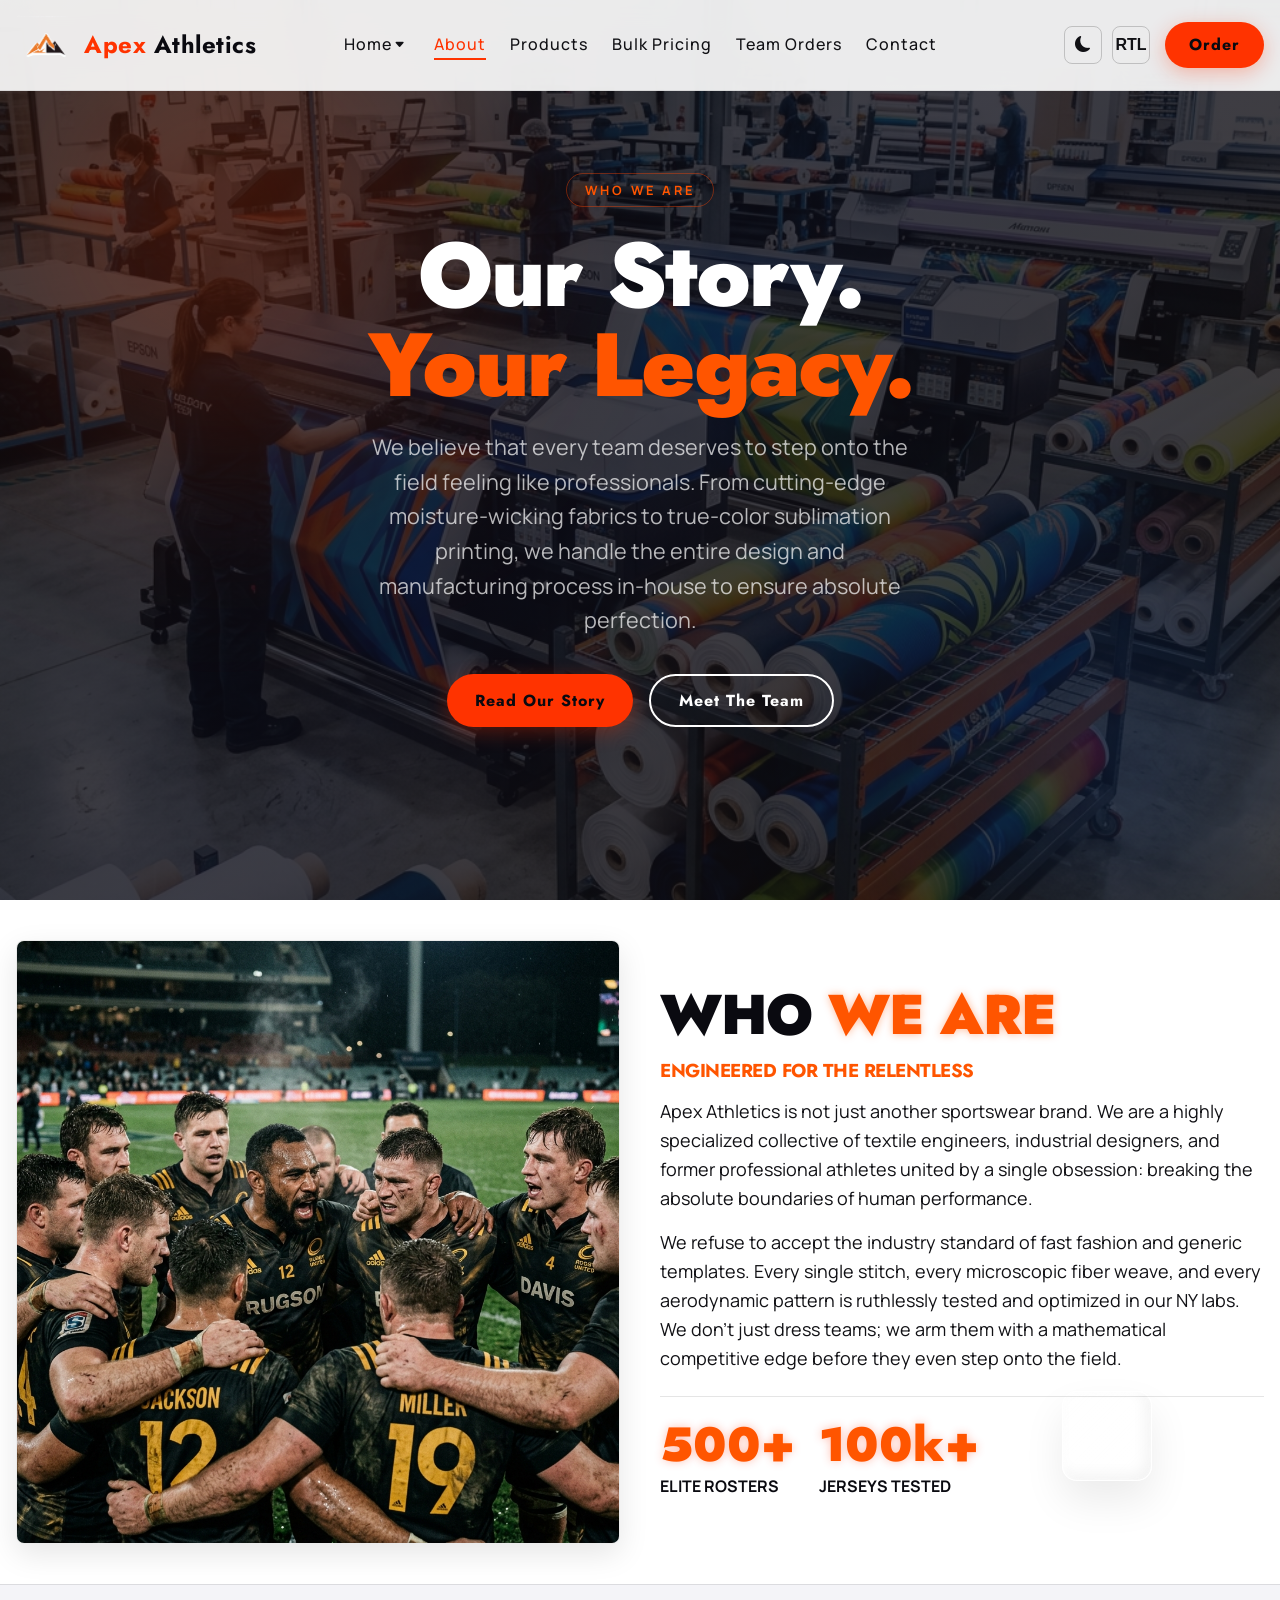
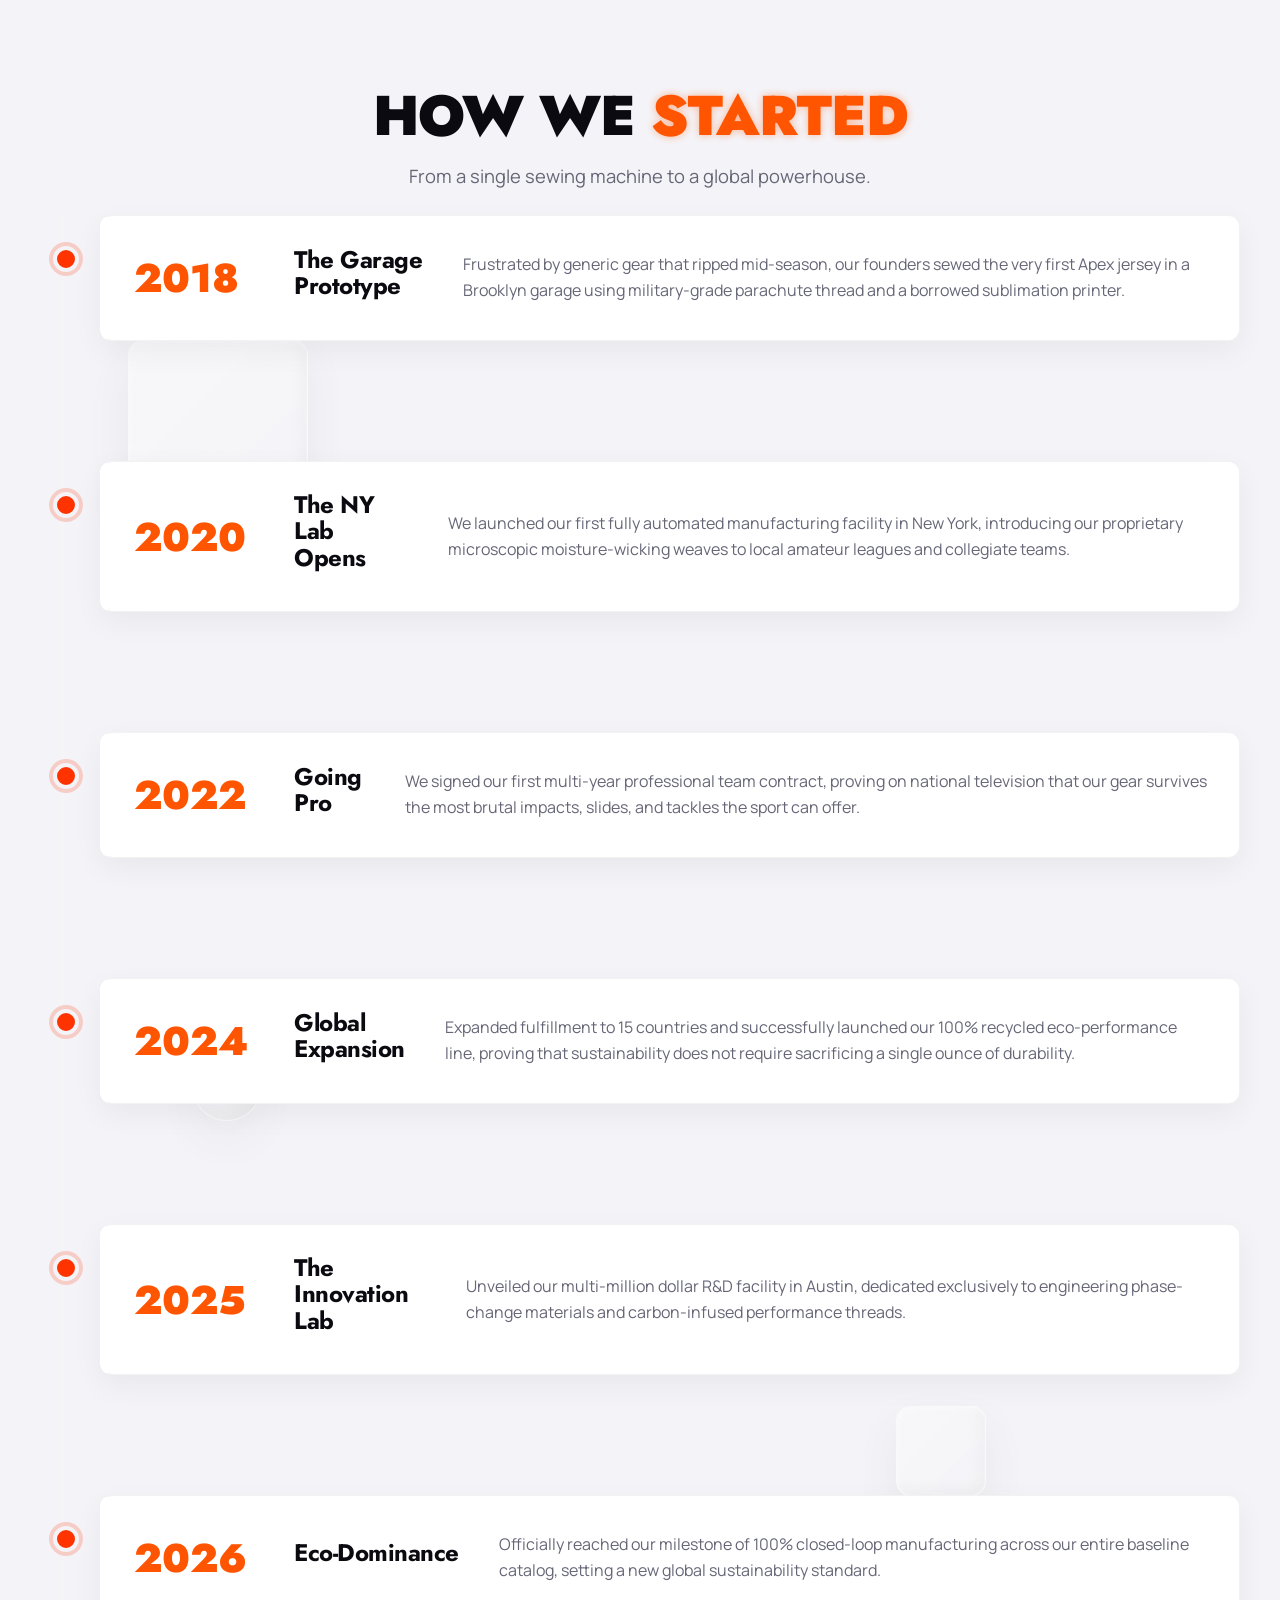
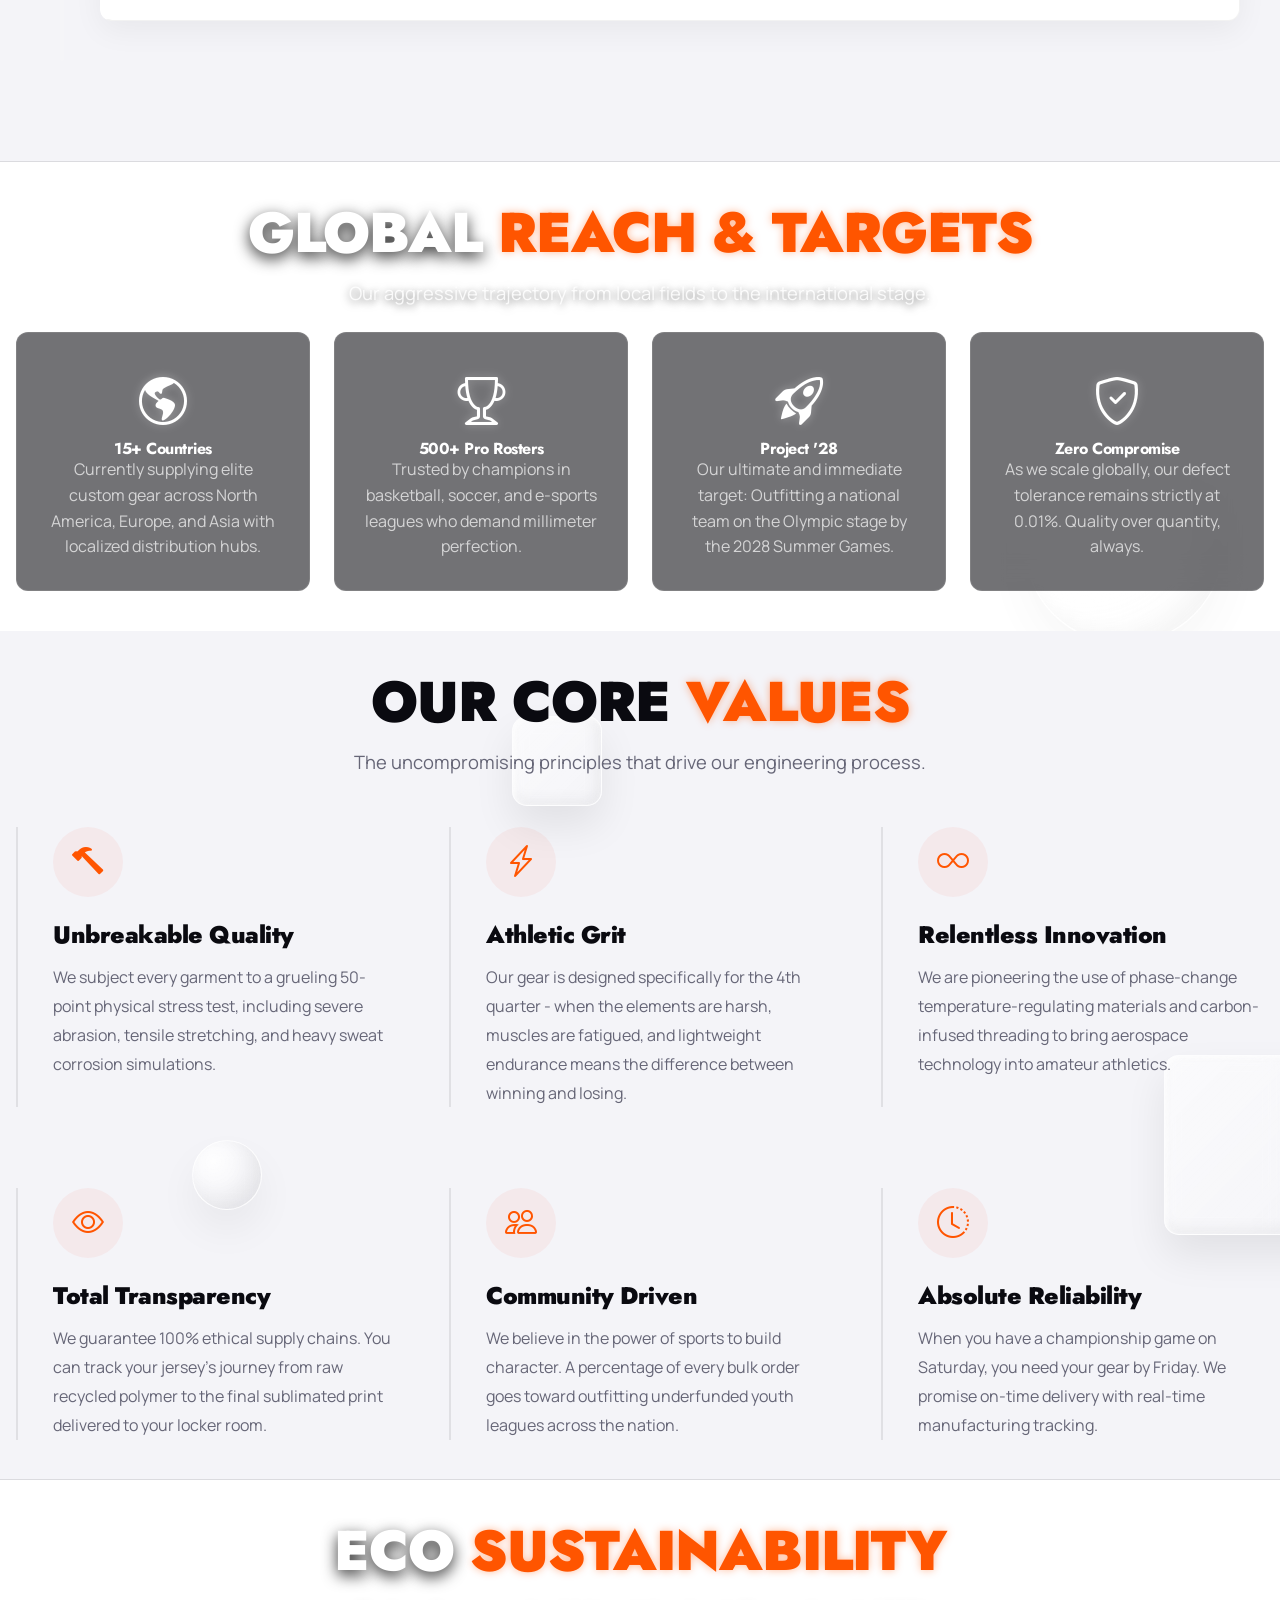
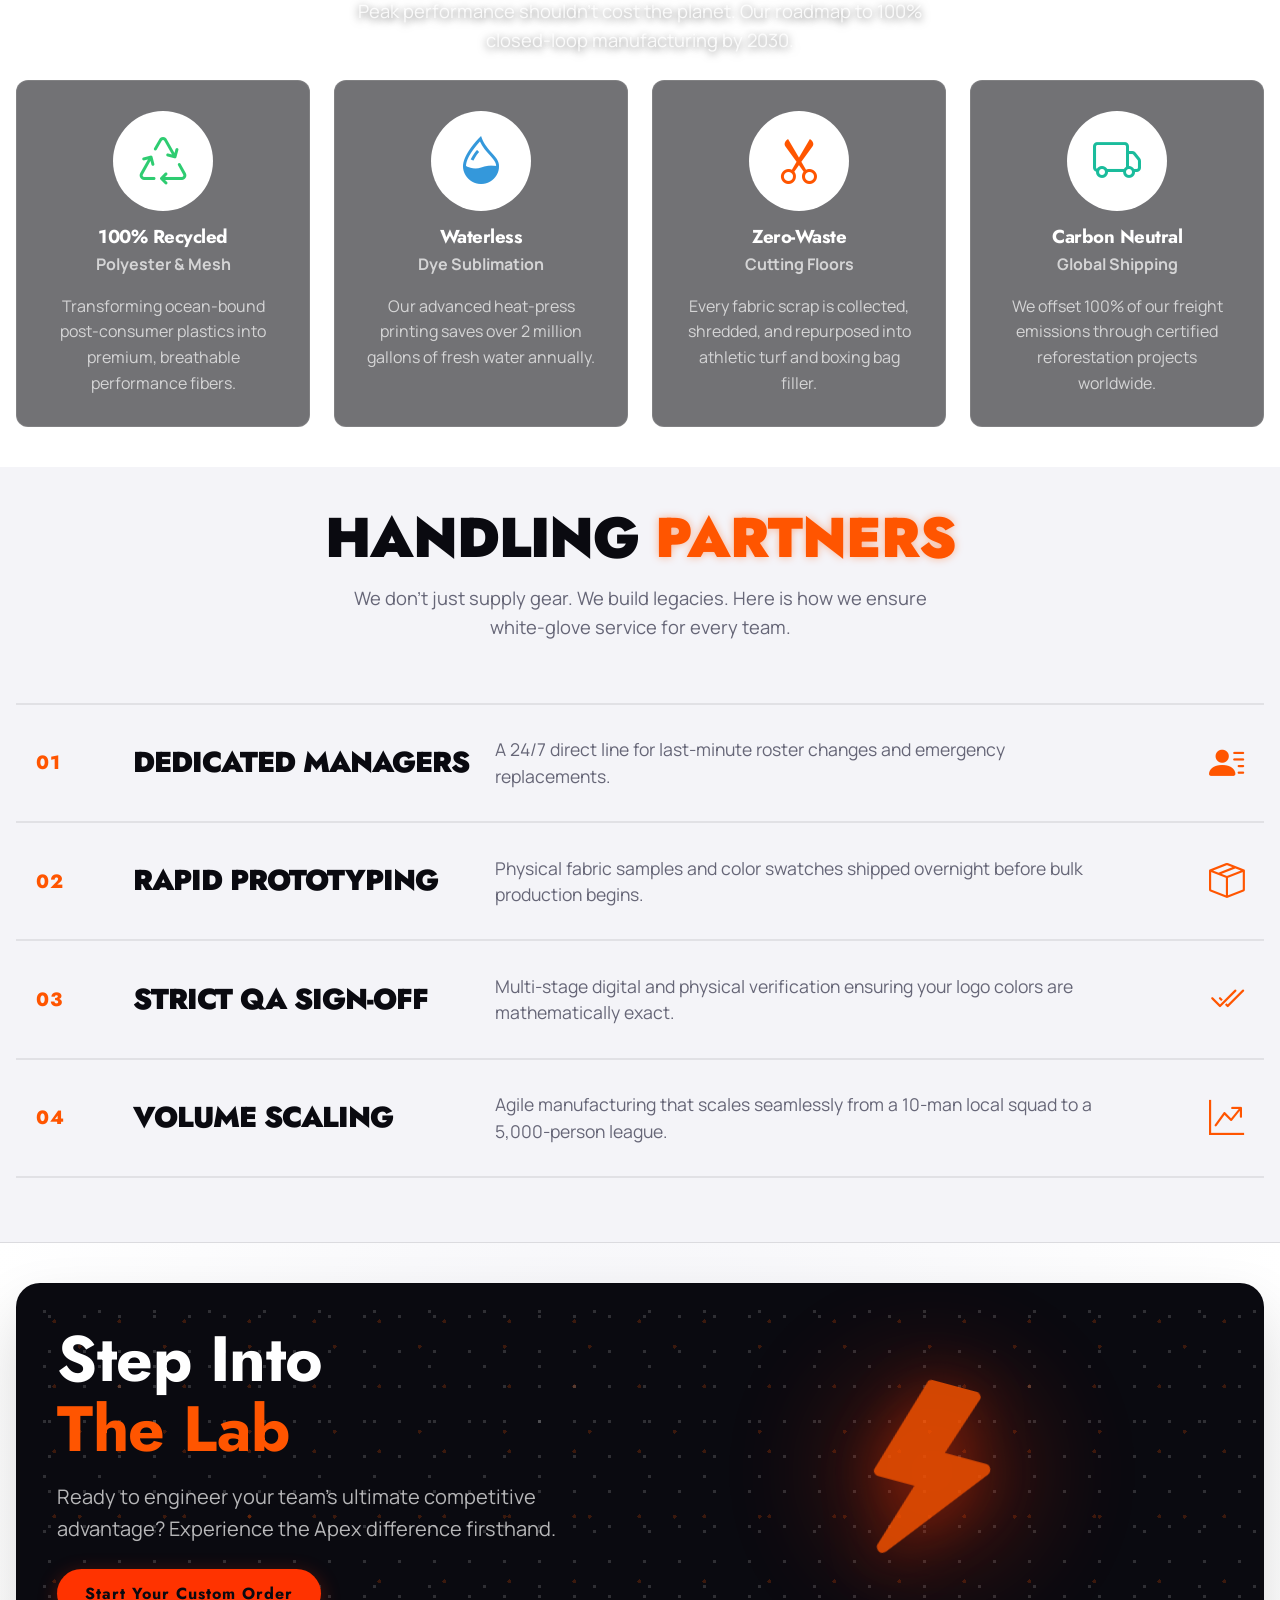
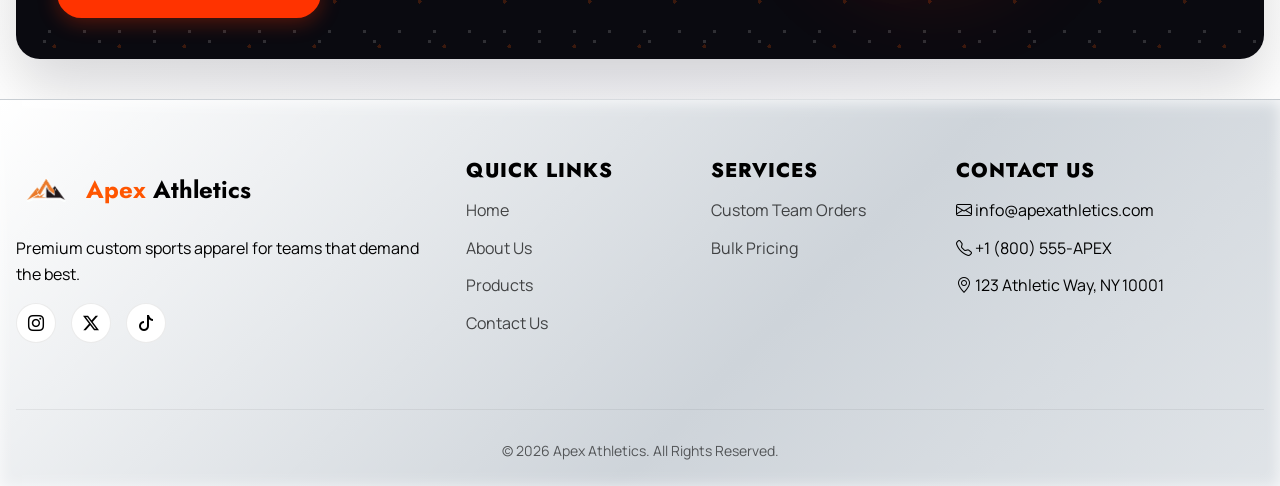
==== commit 4e52c5a8: "updates" ====
--- a/pages/about.html
+++ b/pages/about.html
@@ -1,379 +1,417 @@
-<!DOCTYPE html>
-
-<html lang="en">
-<head>
-<meta charset="utf-8"/>
-<meta content="width=device-width, initial-scale=1.0" name="viewport"/>
-<title>About Us | Apex Athletics</title>
-<link href="../assets/images/sports_logo.png" rel="icon" type="image/jpeg"/>
-<link href="../assets/css/about.css?v=2" rel="stylesheet"/>
-  
-  <link rel="stylesheet" href="../assets/css/scroll-animations.css">
-</head>
-<body>
-<!-- HEADER -->
-<header class="site-header">
-<div class="container nav-container">
-<div class="logo">
-<a class="logo-link" href="index.html">
-<img alt="Apex Athletics Logo" src="../assets/images/sports_logo.png"/>
-</a>
-<a class="brand-link" href="index.html">
-<span class="logo-text"><span class="color-1">Apex</span> <span class="color-2">Athletics</span></span>
-</a>
-</div>
-<input class="menu-toggle-checkbox" id="menu-toggle" type="checkbox"/>
-<label class="menu-toggle-label" for="menu-toggle">
-<i class="bi bi-list"></i>
-</label>
-<ul class="nav-links">
-<li class="nav-item dropdown">
-          <input type="checkbox" id="dd-toggle-home" class="dd-toggle-checkbox" style="display:none;">
-          <div class="nav-dropdown-wrapper" style="display:flex; align-items:center;">
-            <a href="index.html" class="nav-link" id="homeDropdown">Home</a>
-            <label for="dd-toggle-home" class="dd-toggle-label" style="cursor:pointer; padding:5px; margin-left:-5px;"><i class="bi bi-caret-down-fill" style="font-size:0.7rem; margin-left: 2px;"></i></label>
-          </div>
-          <ul class="dropdown-menu">
-            <li><a href="index.html">Home V1 (Classic)</a></li>
-            <li><a href="home2.html">Home V2 (Premium)</a></li>
-          </ul>
-        </li>
-<li><a class="active" href="about.html">About</a></li>
-<li><a href="products.html">Products</a></li>
-<li><a href="bulk.html">Bulk Pricing</a></li>
-<li><a href="order.html">Team Orders</a></li>
-<li><a href="contact.html">Contact</a></li>
-
-        <li class="mobile-only-cta"><a href="contact.html#quote-form" class="btn btn-primary">Order</a></li>
-      </ul>
-      <div class="header-cta">
-        <a href="contact.html#quote-form" class="btn btn-primary">Order</a>
-      </div>
-</div>
-</header>
-<!-- PAGE HEADER -->
-<section class="about-hero" id="our-story">
-  <div class="floating-bg-elements">
-    <div class="geo geo-1"></div>
-    <div class="geo geo-2"></div>
-    <div class="geo geo-3"></div>
-  </div>
-
-  <div class="about-hero-content">
-    <span class="about-hero-eyebrow">Who We Are</span>
-    <h1 class="about-hero-title">Our Story.<br><span>Your Legacy.</span></h1>
-    <p class="about-hero-subtitle">We believe that every team deserves to step onto the field feeling like professionals. From cutting-edge moisture-wicking fabrics to true-color sublimation printing, we handle the entire design and manufacturing process in-house to ensure absolute perfection.</p>
-    <div class="about-hero-actions">
-      <a class="btn btn-primary" href="#about-story">Read Our Story</a>
-      <a class="btn btn-outline" href="#team">Meet The Team</a>
-    </div>
-  </div>
-</section>
-<!-- 1. WHO WE ARE -->
-<section id="about-story" class="section about-story geo-container">
-<div class="floating-bg-elements">
-<div class="geom-sphere geo-1"></div>
-<div class="geom-cube geo-2"></div>
-</div>
-<div class="container reveal-on-scroll">
-<div class="story-grid">
-<div class="story-image scroll-img-left" data-aos="fade-left" data-aos-delay="200" data-aos-duration="1000">
-<img alt="Apex Team" class="img-responsive rounded shadow glass-panel" src="../assets/images/about_who.jpg"/>
-</div>
-<div class="story-text scroll-img-right" data-aos="fade-right" data-aos-duration="1000">
-<h2 class="section-title">Who <span>We Are</span></h2>
-<h3 class="subtitle fw-bold text-primary mb-3">ENGINEERED FOR THE RELENTLESS</h3>
-<p>Apex Athletics is not just another sportswear brand. We are a highly specialized collective of textile engineers, industrial designers, and former professional athletes united by a single obsession: breaking the absolute boundaries of human performance.</p>
-<p>We refuse to accept the industry standard of fast fashion and generic templates. Every single stitch, every microscopic fiber weave, and every aerodynamic pattern is ruthlessly tested and optimized in our NY labs. We don't just dress teams; we arm them with a mathematical competitive edge before they even step onto the field.</p>
-<div class="stats-grid mt-4 pt-4 border-top">
-<div class="stat">
-<div class="stat-num glow-text">500+</div>
-<div class="stat-label">Elite Rosters</div>
-</div>
-<div class="stat">
-<div class="stat-num glow-text">100k+</div>
-<div class="stat-label">Jerseys Tested</div>
-</div>
-</div>
-</div>
-</div>
-</div>
-</section>
-<!-- 2. HOW DID WE START -->
-<section class="section timeline-section bg-alt geo-container border-top border-bottom">
-<div class="floating-bg-elements">
-<div class="geom-cube geo-3 overlay-glass" style="left: 10%; top: 20%;"></div>
-<div class="geom-sphere geo-4 overlay-glass" style="right: 15%; top: 60%;"></div>
-<div class="geom-cube geo-2 overlay-glass" style="left: 70%; top: 80%;"></div>
-</div>
-<div class="container reveal-on-scroll z-index-1">
-<div class="section-header center">
-<h2 class="section-title" data-aos="fade-right">How We <span>Started</span></h2>
-<p class="section-desc" data-aos="fade-left" data-aos-delay="100">From a single sewing machine to a global powerhouse.</p>
-</div>
-<div class="timeline-container">
-<!-- Vertical Timeline Line -->
-<div class="classic-timeline-line">
-<div class="classic-timeline-progress"></div>
-</div>
-<div class="timeline-content">
-<div class="timeline-item shadow-hover" data-aos="fade-up" data-aos-delay="0" data-aos-duration="800">
-<div class="year">2018</div>
-<h3>The Garage Prototype</h3>
-<p>Frustrated by generic gear that ripped mid-season, our founders sewed the very first Apex jersey in a Brooklyn garage using military-grade parachute thread and a borrowed sublimation printer.</p>
-</div>
-<div class="timeline-item shadow-hover" data-aos="fade-up" data-aos-delay="150" data-aos-duration="800">
-<div class="year">2020</div>
-<h3>The NY Lab Opens</h3>
-<p>We launched our first fully automated manufacturing facility in New York, introducing our proprietary microscopic moisture-wicking weaves to local amateur leagues and collegiate teams.</p>
-</div>
-<div class="timeline-item shadow-hover" data-aos="fade-up" data-aos-delay="300" data-aos-duration="800">
-<div class="year">2022</div>
-<h3>Going Pro</h3>
-<p>We signed our first multi-year professional team contract, proving on national television that our gear survives the most brutal impacts, slides, and tackles the sport can offer.</p>
-</div>
-<div class="timeline-item shadow-hover" data-aos="fade-up" data-aos-delay="450" data-aos-duration="800">
-<div class="year">2024</div>
-<h3>Global Expansion</h3>
-<p>Expanded fulfillment to 15 countries and successfully launched our 100% recycled eco-performance line, proving that sustainability does not require sacrificing a single ounce of durability.</p>
-</div>
-<div class="timeline-item shadow-hover" data-aos="fade-up" data-aos-delay="0" data-aos-duration="800">
-<div class="year">2025</div>
-<h3>The Innovation Lab</h3>
-<p>Unveiled our multi-million dollar R&amp;D facility in Austin, dedicated exclusively to engineering phase-change materials and carbon‑infused performance threads.</p>
-</div>
-<div class="timeline-item shadow-hover" data-aos="fade-up" data-aos-delay="150" data-aos-duration="800">
-<div class="year">2026</div>
-<h3>Eco‑Dominance</h3>
-<p>Officially reached our milestone of 100% closed‑loop manufacturing across our entire baseline catalog, setting a new global sustainability standard.</p>
-</div>
-</div>
-</div></div></section>
-<!-- 3. WHERE WE ARE & TARGETING -->
-<section class="section tech-section geo-container bg-future parallax-bg">
-<div class="floating-bg-elements">
-<div class="geom-sphere geo-4 geo-large-right overlay-glass"></div>
-</div>
-<div class="container reveal-on-scroll z-index-1">
-<div class="section-header center">
-<h2 class="section-title text-shadow-heavy" data-aos="fade-right">Global <span>Reach &amp; Targets</span></h2>
-<p class="section-desc text-shadow-medium" data-aos="fade-left" data-aos-delay="100">Our aggressive trajectory from local fields to the international stage.</p>
-</div>
-<div class="tech-grid">
-<div class="tech-feature glass-card" data-aos="flip-left" data-aos-delay="0" data-aos-duration="800">
-<i class="bi bi-globe-americas neon-icon"></i>
-<h4>15+ Countries</h4>
-<p>Currently supplying elite custom gear across North America, Europe, and Asia with localized distribution hubs.</p>
-</div>
-<div class="tech-feature glass-card" data-aos="flip-left" data-aos-delay="150" data-aos-duration="800">
-<i class="bi bi-trophy neon-icon"></i>
-<h4>500+ Pro Rosters</h4>
-<p>Trusted by champions in basketball, soccer, and e-sports leagues who demand millimeter perfection.</p>
-</div>
-<div class="tech-feature glass-card" data-aos="flip-left" data-aos-delay="300" data-aos-duration="800">
-<i class="bi bi-rocket-takeoff neon-icon"></i>
-<h4>Project '28</h4>
-<p>Our ultimate and immediate target: Outfitting a national team on the Olympic stage by the 2028 Summer Games.</p>
-</div>
-<div class="tech-feature glass-card" data-aos="flip-left" data-aos-delay="0" data-aos-duration="800">
-<i class="bi bi-shield-check neon-icon"></i>
-<h4>Zero Compromise</h4>
-<p>As we scale globally, our defect tolerance remains strictly at 0.01%. Quality over quantity, always.</p>
-</div>
-</div>
-</div>
-</section>
-<!-- 4. OUR CORE VALUES -->
-<section class="section values-section bg-alt geo-container border-bottom">
-<div class="floating-bg-elements">
-<div class="geom-cube geo-3"></div>
-<div class="geom-sphere geo-4"></div>
-<div class="geom-cube geo-2 geo-top-mid"></div>
-</div>
-<div class="container reveal-on-scroll z-index-1">
-<div class="section-header center">
-<h2 class="section-title" data-aos="fade-right">Our Core <span>Values</span></h2>
-<p class="section-desc" data-aos="fade-left" data-aos-delay="100">The uncompromising principles that drive our engineering process.</p>
-</div>
-<div class="values-minimal-grid">
-<div class="value-minimal" data-aos="fade-up" data-aos-delay="0" data-aos-duration="800">
-<div class="val-icon-wrap"><i class="bi bi-hammer bounce-hover"></i></div>
-<h3>Unbreakable Quality</h3>
-<p>We subject every garment to a grueling 50-point physical stress test, including severe abrasion, tensile stretching, and heavy sweat corrosion simulations.</p>
-</div>
-<div class="value-minimal" data-aos="fade-up" data-aos-delay="150" data-aos-duration="800">
-<div class="val-icon-wrap"><i class="bi bi-lightning-charge bounce-hover"></i></div>
-<h3>Athletic Grit</h3>
-<p>Our gear is designed specifically for the 4th quarter - when the elements are harsh, muscles are fatigued, and lightweight endurance means the difference between winning and losing.</p>
-</div>
-<div class="value-minimal" data-aos="fade-up" data-aos-delay="300" data-aos-duration="800">
-<div class="val-icon-wrap"><i class="bi bi-infinity bounce-hover"></i></div>
-<h3>Relentless Innovation</h3>
-<p>We are pioneering the use of phase-change temperature-regulating materials and carbon-infused threading to bring aerospace technology into amateur athletics.</p>
-</div>
-<div class="value-minimal" data-aos="fade-up" data-aos-delay="450" data-aos-duration="800">
-<div class="val-icon-wrap"><i class="bi bi-eye bounce-hover"></i></div>
-<h3>Total Transparency</h3>
-<p>We guarantee 100% ethical supply chains. You can track your jersey's journey from raw recycled polymer to the final sublimated print delivered to your locker room.</p>
-</div>
-<div class="value-minimal" data-aos="fade-up" data-aos-delay="0" data-aos-duration="800">
-<div class="val-icon-wrap"><i class="bi bi-people bounce-hover"></i></div>
-<h3>Community Driven</h3>
-<p>We believe in the power of sports to build character. A percentage of every bulk order goes toward outfitting underfunded youth leagues across the nation.</p>
-</div>
-<div class="value-minimal" data-aos="fade-up" data-aos-delay="150" data-aos-duration="800">
-<div class="val-icon-wrap"><i class="bi bi-clock-history bounce-hover"></i></div>
-<h3>Absolute Reliability</h3>
-<p>When you have a championship game on Saturday, you need your gear by Friday. We promise on-time delivery with real-time manufacturing tracking.</p>
-</div>
-</div></div>
-
-</section>
-<!-- 5. SUSTAINABILITY -->
-<section id="team" class="section team-section geo-container bg-eco parallax-bg">
-<div class="container reveal-on-scroll z-index-1">
-<div class="section-header center">
-<h2 class="section-title text-shadow-heavy" data-aos="fade-right">Eco <span>Sustainability</span></h2>
-<p class="section-desc text-shadow-medium" data-aos="fade-left" data-aos-delay="100">Peak performance shouldn't cost the planet. Our roadmap to 100% closed-loop manufacturing by 2030.</p>
-</div>
-<div class="team-grid">
-<div class="team-card glass-card hover-flip">
-<div class="team-avatar icon-green"><i class="bi bi-recycle"></i></div>
-<h3 class="text-white">100% Recycled</h3>
-<p class="role text-primary">Polyester &amp; Mesh</p>
-<p class="text-light">Transforming ocean-bound post-consumer plastics into premium, breathable performance fibers.</p>
-</div>
-<div class="team-card glass-card hover-flip">
-<div class="team-avatar icon-blue"><i class="bi bi-droplet-half"></i></div>
-<h3 class="text-white">Waterless</h3>
-<p class="role text-primary">Dye Sublimation</p>
-<p class="text-light">Our advanced heat-press printing saves over 2 million gallons of fresh water annually.</p>
-</div>
-<div class="team-card glass-card hover-flip">
-<div class="team-avatar icon-orange"><i class="bi bi-scissors"></i></div>
-<h3 class="text-white">Zero-Waste</h3>
-<p class="role text-primary">Cutting Floors</p>
-<p class="text-light">Every fabric scrap is collected, shredded, and repurposed into athletic turf and boxing bag filler.</p>
-</div>
-<div class="team-card glass-card hover-flip">
-<div class="team-avatar icon-teal"><i class="bi bi-truck"></i></div>
-<h3 class="text-white">Carbon Neutral</h3>
-<p class="role text-primary">Global Shipping</p>
-<p class="text-light">We offset 100% of our freight emissions through certified reforestation projects worldwide.</p>
-</div>
-</div>
-</div>
-</section>
-<!-- 6. HOW WE HANDLE PARTNERS -->
-<section class="section partners-section bg-alt geo-container border-bottom">
-<div class="container reveal-on-scroll">
-<div class="section-header center">
-<h2 class="section-title" data-aos="fade-right">Handling <span>Partners</span></h2>
-<p class="section-desc" data-aos="fade-left" data-aos-delay="100">We don't just supply gear. We build legacies. Here is how we ensure white-glove service for every team.</p>
-</div>
-<div class="handling-index-list mb-lg">
-<div class="handling-index-item" data-aos="fade-up-right" data-aos-delay="0" data-aos-duration="800">
-<div class="hi-num">01</div>
-<h4 class="hi-title">Dedicated Managers</h4>
-<p class="hi-desc">A 24/7 direct line for last-minute roster changes and emergency replacements.</p>
-<div class="hi-icon"><i class="bi bi-person-lines-fill"></i></div>
-</div>
-<div class="handling-index-item" data-aos="fade-up-right" data-aos-delay="150" data-aos-duration="800">
-<div class="hi-num">02</div>
-<h4 class="hi-title">Rapid Prototyping</h4>
-<p class="hi-desc">Physical fabric samples and color swatches shipped overnight before bulk production begins.</p>
-<div class="hi-icon"><i class="bi bi-box-seam"></i></div>
-</div>
-<div class="handling-index-item" data-aos="fade-up-right" data-aos-delay="300" data-aos-duration="800">
-<div class="hi-num">03</div>
-<h4 class="hi-title">Strict QA Sign-Off</h4>
-<p class="hi-desc">Multi-stage digital and physical verification ensuring your logo colors are mathematically exact.</p>
-<div class="hi-icon"><i class="bi bi-check2-all"></i></div>
-</div>
-<div class="handling-index-item" data-aos="fade-up-right" data-aos-delay="450" data-aos-duration="800">
-<div class="hi-num">04</div>
-<h4 class="hi-title">Volume Scaling</h4>
-<p class="hi-desc">Agile manufacturing that scales seamlessly from a 10-man local squad to a 5,000-person league.</p>
-<div class="hi-icon"><i class="bi bi-graph-up-arrow"></i></div>
-</div>
-</div>
-</div>
-</section>
-<!-- 7. THE INNOVATION LAB (Final CTA) -->
-<!-- ===================================================
-       STEP INTO THE LAB CTA
-  =================================================== -->
-<section class="section final-cta">
-  <div class="container">
-    <div class="cta-wrapper glass-panel">
-      <div class="cta-content">
-        <h2 class="cta-title scroll-text">Step Into <br><span>The Lab</span></h2>
-        <p class="cta-desc scroll-text">Ready to engineer your team's ultimate competitive advantage? Experience the Apex difference firsthand.</p>
-        <div class="cta-actions">
-          <a class="btn btn-primary btn-large" href="order.html">Start Your Custom Order</a>
-        </div>
-      </div>
-      <div class="cta-visual">
-        <div class="cta-glow"></div>
-        <i class="bi bi-lightning-fill cta-icon"></i>
-      </div>
-    </div>
-  </div>
-</section>
-<footer class="site-footer">
-    <div class="container">
-      <div class="footer-grid">
-        <div class="footer-col">
-          <a href="index.html" class="footer-logo" style="display: inline-flex; align-items: center; gap: 10px;">
-            <img src="../assets/images/sports_logo.png" alt="Apex Athletics Logo">
-            <span class="logo-text" style="font-size: 1.5rem;"><span class="color-1">Apex</span> <span class="color-2">Athletics</span></span>
-          </a>
-          <p>Premium custom sports apparel for teams that demand the best.</p>
-          <div class="social-links">
-            <a href="#"><i class="bi bi-instagram"></i></a>
-            <a href="#"><i class="bi bi-twitter-x"></i></a>
-            <a href="#"><i class="bi bi-tiktok"></i></a>
-          </div>
-        </div>
-        <div class="footer-col">
-          <h4>Quick Links</h4>
-          <ul>
-            <li><a href="index.html">Home</a></li>
-            <li><a href="about.html">About Us</a></li>
-            <li><a href="products.html">Products</a></li>
-            <li><a href="contact.html">Contact Us</a></li>
-          </ul>
-        </div>
-        <div class="footer-col">
-          <h4>Services</h4>
-          <ul>
-            <li><a href="order.html">Custom Team Orders</a></li>
-            <li><a href="bulk.html">Bulk Pricing</a></li>
-          </ul>
-        </div>
-        <div class="footer-col">
-          <h4>Contact Us</h4>
-          <ul>
-            <li><i class="bi bi-envelope"></i> info@apexathletics.com</li>
-            <li><i class="bi bi-telephone"></i> +1 (800) 555-APEX</li>
-            <li><i class="bi bi-geo-alt"></i> 123 Athletic Way, NY 10001</li>
-          </ul>
-        </div>
-      </div>
-      <div class="footer-bottom">
-        <p>&copy; 2026 Apex Athletics. All Rights Reserved.</p>
-      </div>
-    </div>
-  </footer>
-<!-- Scroll Animation Script for Timeline -->
-
-<!-- Dropdown Click Script -->
-
-<script src="../assets/js/theme.js"></script>
-
-  <!-- AOS Animation Library -->
-  
-  
-
-</body>
-</html>
+<!DOCTYPE html>
+
+<html lang="en">
+
+<head>
+  <meta charset="utf-8" />
+  <meta content="width=device-width, initial-scale=1.0" name="viewport" />
+  <title>About Us | Apex Athletics</title>
+  <link href="../assets/images/sports_logo.png" rel="icon" type="image/jpeg" />
+  <link href="../assets/css/about.css?v=2" rel="stylesheet" />
+
+  <link rel="stylesheet" href="../assets/css/scroll-animations.css">
+</head>
+
+<body>
+  <!-- HEADER -->
+  <header class="site-header">
+    <div class="container nav-container">
+      <div class="logo">
+        <a class="logo-link" href="index.html">
+          <img alt="Apex Athletics Logo" src="../assets/images/sports_logo.png" />
+        </a>
+        <a class="brand-link" href="index.html">
+          <span class="logo-text"><span class="color-1">Apex</span> <span class="color-2">Athletics</span></span>
+        </a>
+      </div>
+      <input class="menu-toggle-checkbox" id="menu-toggle" type="checkbox" />
+      <label class="menu-toggle-label" for="menu-toggle">
+        <i class="bi bi-list"></i>
+      </label>
+      <ul class="nav-links">
+        <li class="nav-item dropdown">
+          <input type="checkbox" id="dd-toggle-home" class="dd-toggle-checkbox" style="display:none;">
+          <div class="nav-dropdown-wrapper" style="display:flex; align-items:center;">
+            <a href="index.html" class="nav-link" id="homeDropdown">Home</a>
+            <label for="dd-toggle-home" class="dd-toggle-label"
+              style="cursor:pointer; padding:5px; margin-left:-5px;"><i class="bi bi-caret-down-fill"
+                style="font-size:0.7rem; margin-left: 2px;"></i></label>
+          </div>
+          <ul class="dropdown-menu">
+            <li><a href="index.html">Home V1 (Classic)</a></li>
+            <li><a href="home2.html">Home V2 (Premium)</a></li>
+          </ul>
+        </li>
+        <li><a class="active" href="about.html">About</a></li>
+        <li><a href="products.html">Products</a></li>
+        <li><a href="bulk.html">Bulk Pricing</a></li>
+        <li><a href="order.html">Team Orders</a></li>
+        <li><a href="contact.html">Contact</a></li>
+
+        <li class="mobile-only-cta"><a href="contact.html#quote-form" class="btn btn-primary">Order</a></li>
+      </ul>
+      <div class="header-cta">
+        <a href="contact.html#quote-form" class="btn btn-primary">Order</a>
+      </div>
+    </div>
+  </header>
+  <!-- PAGE HEADER -->
+  <section class="about-hero" id="our-story">
+
+    <div class="about-hero-content">
+      <span class="about-hero-eyebrow">Who We Are</span>
+      <h1 class="about-hero-title">Our Story.<br><span>Your Legacy.</span></h1>
+      <p class="about-hero-subtitle">We believe that every team deserves to step onto the field feeling like
+        professionals. From cutting-edge moisture-wicking fabrics to true-color sublimation printing, we handle the
+        entire design and manufacturing process in-house to ensure absolute perfection.</p>
+      <div class="about-hero-actions">
+        <a class="btn btn-primary" href="#about-story">Read Our Story</a>
+        <a class="btn btn-outline" href="#team">Meet The Team</a>
+      </div>
+    </div>
+  </section>
+  <!-- 1. WHO WE ARE -->
+  <section id="about-story" class="section about-story geo-container">
+    <div class="floating-bg-elements">
+      <div class="geom-sphere geo-1"></div>
+      <div class="geom-cube geo-2"></div>
+    </div>
+    <div class="container reveal-on-scroll">
+      <div class="story-grid">
+        <div class="story-image scroll-img-left" data-aos="fade-left" data-aos-delay="200" data-aos-duration="1000">
+          <img alt="Apex Team" class="img-responsive rounded shadow glass-panel" src="../assets/images/about_who.jpg" />
+        </div>
+        <div class="story-text scroll-img-right" data-aos="fade-right" data-aos-duration="1000">
+          <h2 class="section-title">Who <span>We Are</span></h2>
+          <h3 class="subtitle fw-bold text-primary mb-3">ENGINEERED FOR THE RELENTLESS</h3>
+          <p>Apex Athletics is not just another sportswear brand. We are a highly specialized collective of textile
+            engineers, industrial designers, and former professional athletes united by a single obsession: breaking the
+            absolute boundaries of human performance.</p>
+          <p>We refuse to accept the industry standard of fast fashion and generic templates. Every single stitch, every
+            microscopic fiber weave, and every aerodynamic pattern is ruthlessly tested and optimized in our NY labs. We
+            don't just dress teams; we arm them with a mathematical competitive edge before they even step onto the
+            field.</p>
+          <div class="stats-grid mt-4 pt-4 border-top">
+            <div class="stat">
+              <div class="stat-num glow-text">500+</div>
+              <div class="stat-label">Elite Rosters</div>
+            </div>
+            <div class="stat">
+              <div class="stat-num glow-text">100k+</div>
+              <div class="stat-label">Jerseys Tested</div>
+            </div>
+          </div>
+        </div>
+      </div>
+    </div>
+  </section>
+  <!-- 2. HOW DID WE START -->
+  <section class="section timeline-section bg-alt geo-container border-top border-bottom">
+    <div class="floating-bg-elements">
+      <div class="geom-cube geo-3 overlay-glass" style="left: 10%; top: 20%;"></div>
+      <div class="geom-sphere geo-4 overlay-glass" style="right: 15%; top: 60%;"></div>
+      <div class="geom-cube geo-2 overlay-glass" style="left: 70%; top: 80%;"></div>
+    </div>
+    <div class="container reveal-on-scroll z-index-1">
+      <div class="section-header center">
+        <h2 class="section-title" data-aos="fade-right">How We <span>Started</span></h2>
+        <p class="section-desc" data-aos="fade-left" data-aos-delay="100">From a single sewing machine to a global
+          powerhouse.</p>
+      </div>
+      <div class="timeline-container">
+        <!-- Vertical Timeline Line -->
+        <div class="classic-timeline-line">
+          <div class="classic-timeline-progress"></div>
+        </div>
+        <div class="timeline-content">
+          <div class="timeline-item shadow-hover" data-aos="fade-up" data-aos-delay="0" data-aos-duration="800">
+            <div class="year">2018</div>
+            <h3>The Garage Prototype</h3>
+            <p>Frustrated by generic gear that ripped mid-season, our founders sewed the very first Apex jersey in a
+              Brooklyn garage using military-grade parachute thread and a borrowed sublimation printer.</p>
+          </div>
+          <div class="timeline-item shadow-hover" data-aos="fade-up" data-aos-delay="150" data-aos-duration="800">
+            <div class="year">2020</div>
+            <h3>The NY Lab Opens</h3>
+            <p>We launched our first fully automated manufacturing facility in New York, introducing our proprietary
+              microscopic moisture-wicking weaves to local amateur leagues and collegiate teams.</p>
+          </div>
+          <div class="timeline-item shadow-hover" data-aos="fade-up" data-aos-delay="300" data-aos-duration="800">
+            <div class="year">2022</div>
+            <h3>Going Pro</h3>
+            <p>We signed our first multi-year professional team contract, proving on national television that our gear
+              survives the most brutal impacts, slides, and tackles the sport can offer.</p>
+          </div>
+          <div class="timeline-item shadow-hover" data-aos="fade-up" data-aos-delay="450" data-aos-duration="800">
+            <div class="year">2024</div>
+            <h3>Global Expansion</h3>
+            <p>Expanded fulfillment to 15 countries and successfully launched our 100% recycled eco-performance line,
+              proving that sustainability does not require sacrificing a single ounce of durability.</p>
+          </div>
+          <div class="timeline-item shadow-hover" data-aos="fade-up" data-aos-delay="0" data-aos-duration="800">
+            <div class="year">2025</div>
+            <h3>The Innovation Lab</h3>
+            <p>Unveiled our multi-million dollar R&amp;D facility in Austin, dedicated exclusively to engineering
+              phase-change materials and carbon‑infused performance threads.</p>
+          </div>
+          <div class="timeline-item shadow-hover" data-aos="fade-up" data-aos-delay="150" data-aos-duration="800">
+            <div class="year">2026</div>
+            <h3>Eco‑Dominance</h3>
+            <p>Officially reached our milestone of 100% closed‑loop manufacturing across our entire baseline catalog,
+              setting a new global sustainability standard.</p>
+          </div>
+        </div>
+      </div>
+    </div>
+  </section>
+  <!-- 3. WHERE WE ARE & TARGETING -->
+  <section class="section tech-section geo-container bg-future parallax-bg">
+    <div class="floating-bg-elements">
+      <div class="geom-sphere geo-4 geo-large-right overlay-glass"></div>
+    </div>
+    <div class="container reveal-on-scroll z-index-1">
+      <div class="section-header center">
+        <h2 class="section-title text-shadow-heavy" data-aos="fade-right">Global <span>Reach &amp; Targets</span></h2>
+        <p class="section-desc text-shadow-medium" data-aos="fade-left" data-aos-delay="100">Our aggressive trajectory
+          from local fields to the international stage.</p>
+      </div>
+      <div class="tech-grid">
+        <div class="tech-feature glass-card" data-aos="flip-left" data-aos-delay="0" data-aos-duration="800">
+          <i class="bi bi-globe-americas neon-icon"></i>
+          <h4>15+ Countries</h4>
+          <p>Currently supplying elite custom gear across North America, Europe, and Asia with localized distribution
+            hubs.</p>
+        </div>
+        <div class="tech-feature glass-card" data-aos="flip-left" data-aos-delay="150" data-aos-duration="800">
+          <i class="bi bi-trophy neon-icon"></i>
+          <h4>500+ Pro Rosters</h4>
+          <p>Trusted by champions in basketball, soccer, and e-sports leagues who demand millimeter perfection.</p>
+        </div>
+        <div class="tech-feature glass-card" data-aos="flip-left" data-aos-delay="300" data-aos-duration="800">
+          <i class="bi bi-rocket-takeoff neon-icon"></i>
+          <h4>Project '28</h4>
+          <p>Our ultimate and immediate target: Outfitting a national team on the Olympic stage by the 2028 Summer
+            Games.</p>
+        </div>
+        <div class="tech-feature glass-card" data-aos="flip-left" data-aos-delay="0" data-aos-duration="800">
+          <i class="bi bi-shield-check neon-icon"></i>
+          <h4>Zero Compromise</h4>
+          <p>As we scale globally, our defect tolerance remains strictly at 0.01%. Quality over quantity, always.</p>
+        </div>
+      </div>
+    </div>
+  </section>
+  <!-- 4. OUR CORE VALUES -->
+  <section class="section values-section bg-alt geo-container border-bottom">
+    <div class="floating-bg-elements">
+      <div class="geom-cube geo-3"></div>
+      <div class="geom-sphere geo-4"></div>
+      <div class="geom-cube geo-2 geo-top-mid"></div>
+    </div>
+    <div class="container reveal-on-scroll z-index-1">
+      <div class="section-header center">
+        <h2 class="section-title" data-aos="fade-right">Our Core <span>Values</span></h2>
+        <p class="section-desc" data-aos="fade-left" data-aos-delay="100">The uncompromising principles that drive our
+          engineering process.</p>
+      </div>
+      <div class="values-minimal-grid">
+        <div class="value-minimal" data-aos="fade-up" data-aos-delay="0" data-aos-duration="800">
+          <div class="val-icon-wrap"><i class="bi bi-hammer bounce-hover"></i></div>
+          <h3>Unbreakable Quality</h3>
+          <p>We subject every garment to a grueling 50-point physical stress test, including severe abrasion, tensile
+            stretching, and heavy sweat corrosion simulations.</p>
+        </div>
+        <div class="value-minimal" data-aos="fade-up" data-aos-delay="150" data-aos-duration="800">
+          <div class="val-icon-wrap"><i class="bi bi-lightning-charge bounce-hover"></i></div>
+          <h3>Athletic Grit</h3>
+          <p>Our gear is designed specifically for the 4th quarter - when the elements are harsh, muscles are fatigued,
+            and lightweight endurance means the difference between winning and losing.</p>
+        </div>
+        <div class="value-minimal" data-aos="fade-up" data-aos-delay="300" data-aos-duration="800">
+          <div class="val-icon-wrap"><i class="bi bi-infinity bounce-hover"></i></div>
+          <h3>Relentless Innovation</h3>
+          <p>We are pioneering the use of phase-change temperature-regulating materials and carbon-infused threading to
+            bring aerospace technology into amateur athletics.</p>
+        </div>
+        <div class="value-minimal" data-aos="fade-up" data-aos-delay="450" data-aos-duration="800">
+          <div class="val-icon-wrap"><i class="bi bi-eye bounce-hover"></i></div>
+          <h3>Total Transparency</h3>
+          <p>We guarantee 100% ethical supply chains. You can track your jersey's journey from raw recycled polymer to
+            the final sublimated print delivered to your locker room.</p>
+        </div>
+        <div class="value-minimal" data-aos="fade-up" data-aos-delay="0" data-aos-duration="800">
+          <div class="val-icon-wrap"><i class="bi bi-people bounce-hover"></i></div>
+          <h3>Community Driven</h3>
+          <p>We believe in the power of sports to build character. A percentage of every bulk order goes toward
+            outfitting underfunded youth leagues across the nation.</p>
+        </div>
+        <div class="value-minimal" data-aos="fade-up" data-aos-delay="150" data-aos-duration="800">
+          <div class="val-icon-wrap"><i class="bi bi-clock-history bounce-hover"></i></div>
+          <h3>Absolute Reliability</h3>
+          <p>When you have a championship game on Saturday, you need your gear by Friday. We promise on-time delivery
+            with real-time manufacturing tracking.</p>
+        </div>
+      </div>
+    </div>
+
+  </section>
+  <!-- 5. SUSTAINABILITY -->
+  <section id="team" class="section team-section geo-container bg-eco parallax-bg">
+    <div class="container reveal-on-scroll z-index-1">
+      <div class="section-header center">
+        <h2 class="section-title text-shadow-heavy" data-aos="fade-right">Eco <span>Sustainability</span></h2>
+        <p class="section-desc text-shadow-medium" data-aos="fade-left" data-aos-delay="100">Peak performance shouldn't
+          cost the planet. Our roadmap to 100% closed-loop manufacturing by 2030.</p>
+      </div>
+      <div class="team-grid">
+        <div class="team-card glass-card hover-flip">
+          <div class="team-avatar icon-green"><i class="bi bi-recycle"></i></div>
+          <h3 class="text-white">100% Recycled</h3>
+          <p class="role text-primary">Polyester &amp; Mesh</p>
+          <p class="text-light">Transforming ocean-bound post-consumer plastics into premium, breathable performance
+            fibers.</p>
+        </div>
+        <div class="team-card glass-card hover-flip">
+          <div class="team-avatar icon-blue"><i class="bi bi-droplet-half"></i></div>
+          <h3 class="text-white">Waterless</h3>
+          <p class="role text-primary">Dye Sublimation</p>
+          <p class="text-light">Our advanced heat-press printing saves over 2 million gallons of fresh water annually.
+          </p>
+        </div>
+        <div class="team-card glass-card hover-flip">
+          <div class="team-avatar icon-orange"><i class="bi bi-scissors"></i></div>
+          <h3 class="text-white">Zero-Waste</h3>
+          <p class="role text-primary">Cutting Floors</p>
+          <p class="text-light">Every fabric scrap is collected, shredded, and repurposed into athletic turf and boxing
+            bag filler.</p>
+        </div>
+        <div class="team-card glass-card hover-flip">
+          <div class="team-avatar icon-teal"><i class="bi bi-truck"></i></div>
+          <h3 class="text-white">Carbon Neutral</h3>
+          <p class="role text-primary">Global Shipping</p>
+          <p class="text-light">We offset 100% of our freight emissions through certified reforestation projects
+            worldwide.</p>
+        </div>
+      </div>
+    </div>
+  </section>
+  <!-- 6. HOW WE HANDLE PARTNERS -->
+  <section class="section partners-section bg-alt geo-container border-bottom">
+    <div class="container reveal-on-scroll">
+      <div class="section-header center">
+        <h2 class="section-title" data-aos="fade-right">Handling <span>Partners</span></h2>
+        <p class="section-desc" data-aos="fade-left" data-aos-delay="100">We don't just supply gear. We build legacies.
+          Here is how we ensure white-glove service for every team.</p>
+      </div>
+      <div class="handling-index-list mb-lg">
+        <div class="handling-index-item" data-aos="fade-up-right" data-aos-delay="0" data-aos-duration="800">
+          <div class="hi-num">01</div>
+          <h4 class="hi-title">Dedicated Managers</h4>
+          <p class="hi-desc">A 24/7 direct line for last-minute roster changes and emergency replacements.</p>
+          <div class="hi-icon"><i class="bi bi-person-lines-fill"></i></div>
+        </div>
+        <div class="handling-index-item" data-aos="fade-up-right" data-aos-delay="150" data-aos-duration="800">
+          <div class="hi-num">02</div>
+          <h4 class="hi-title">Rapid Prototyping</h4>
+          <p class="hi-desc">Physical fabric samples and color swatches shipped overnight before bulk production begins.
+          </p>
+          <div class="hi-icon"><i class="bi bi-box-seam"></i></div>
+        </div>
+        <div class="handling-index-item" data-aos="fade-up-right" data-aos-delay="300" data-aos-duration="800">
+          <div class="hi-num">03</div>
+          <h4 class="hi-title">Strict QA Sign-Off</h4>
+          <p class="hi-desc">Multi-stage digital and physical verification ensuring your logo colors are mathematically
+            exact.</p>
+          <div class="hi-icon"><i class="bi bi-check2-all"></i></div>
+        </div>
+        <div class="handling-index-item" data-aos="fade-up-right" data-aos-delay="450" data-aos-duration="800">
+          <div class="hi-num">04</div>
+          <h4 class="hi-title">Volume Scaling</h4>
+          <p class="hi-desc">Agile manufacturing that scales seamlessly from a 10-man local squad to a 5,000-person
+            league.</p>
+          <div class="hi-icon"><i class="bi bi-graph-up-arrow"></i></div>
+        </div>
+      </div>
+    </div>
+  </section>
+  <!-- 7. THE INNOVATION LAB (Final CTA) -->
+  <!-- ===================================================
+       STEP INTO THE LAB CTA
+  =================================================== -->
+  <section class="section final-cta">
+    <div class="container">
+      <div class="cta-wrapper glass-panel">
+        <div class="cta-content">
+          <h2 class="cta-title scroll-text">Step Into <br><span>The Lab</span></h2>
+          <p class="cta-desc scroll-text">Ready to engineer your team's ultimate competitive advantage? Experience the
+            Apex difference firsthand.</p>
+          <div class="cta-actions">
+            <a class="btn btn-primary btn-large" href="order.html">Start Your Custom Order</a>
+          </div>
+        </div>
+        <div class="cta-visual">
+          <div class="cta-glow"></div>
+          <i class="bi bi-lightning-fill cta-icon"></i>
+        </div>
+      </div>
+    </div>
+  </section>
+  <footer class="site-footer">
+    <div class="container">
+      <div class="footer-grid">
+        <div class="footer-col">
+          <a href="index.html" class="footer-logo" style="display: inline-flex; align-items: center; gap: 10px;">
+            <img src="../assets/images/sports_logo.png" alt="Apex Athletics Logo">
+            <span class="logo-text" style="font-size: 1.5rem;"><span class="color-1">Apex</span> <span
+                class="color-2">Athletics</span></span>
+          </a>
+          <p>Premium custom sports apparel for teams that demand the best.</p>
+          <div class="social-links">
+            <a href="#"><i class="bi bi-instagram"></i></a>
+            <a href="#"><i class="bi bi-twitter-x"></i></a>
+            <a href="#"><i class="bi bi-tiktok"></i></a>
+          </div>
+        </div>
+        <div class="footer-col">
+          <h4>Quick Links</h4>
+          <ul>
+            <li><a href="index.html">Home</a></li>
+            <li><a href="about.html">About Us</a></li>
+            <li><a href="products.html">Products</a></li>
+            <li><a href="contact.html">Contact Us</a></li>
+          </ul>
+        </div>
+        <div class="footer-col">
+          <h4>Services</h4>
+          <ul>
+            <li><a href="order.html">Custom Team Orders</a></li>
+            <li><a href="bulk.html">Bulk Pricing</a></li>
+          </ul>
+        </div>
+        <div class="footer-col">
+          <h4>Contact Us</h4>
+          <ul>
+            <li><i class="bi bi-envelope"></i> info@apexathletics.com</li>
+            <li><i class="bi bi-telephone"></i> +1 (800) 555-APEX</li>
+            <li><i class="bi bi-geo-alt"></i> 123 Athletic Way, NY 10001</li>
+          </ul>
+        </div>
+      </div>
+      <div class="footer-bottom">
+        <p>&copy; 2026 Apex Athletics. All Rights Reserved.</p>
+      </div>
+    </div>
+  </footer>
+  <!-- Scroll Animation Script for Timeline -->
+
+  <!-- Dropdown Click Script -->
+
+  <script src="../assets/js/theme.js"></script>
+
+  <!-- AOS Animation Library -->
+
+
+
+</body>
+
+</html>
